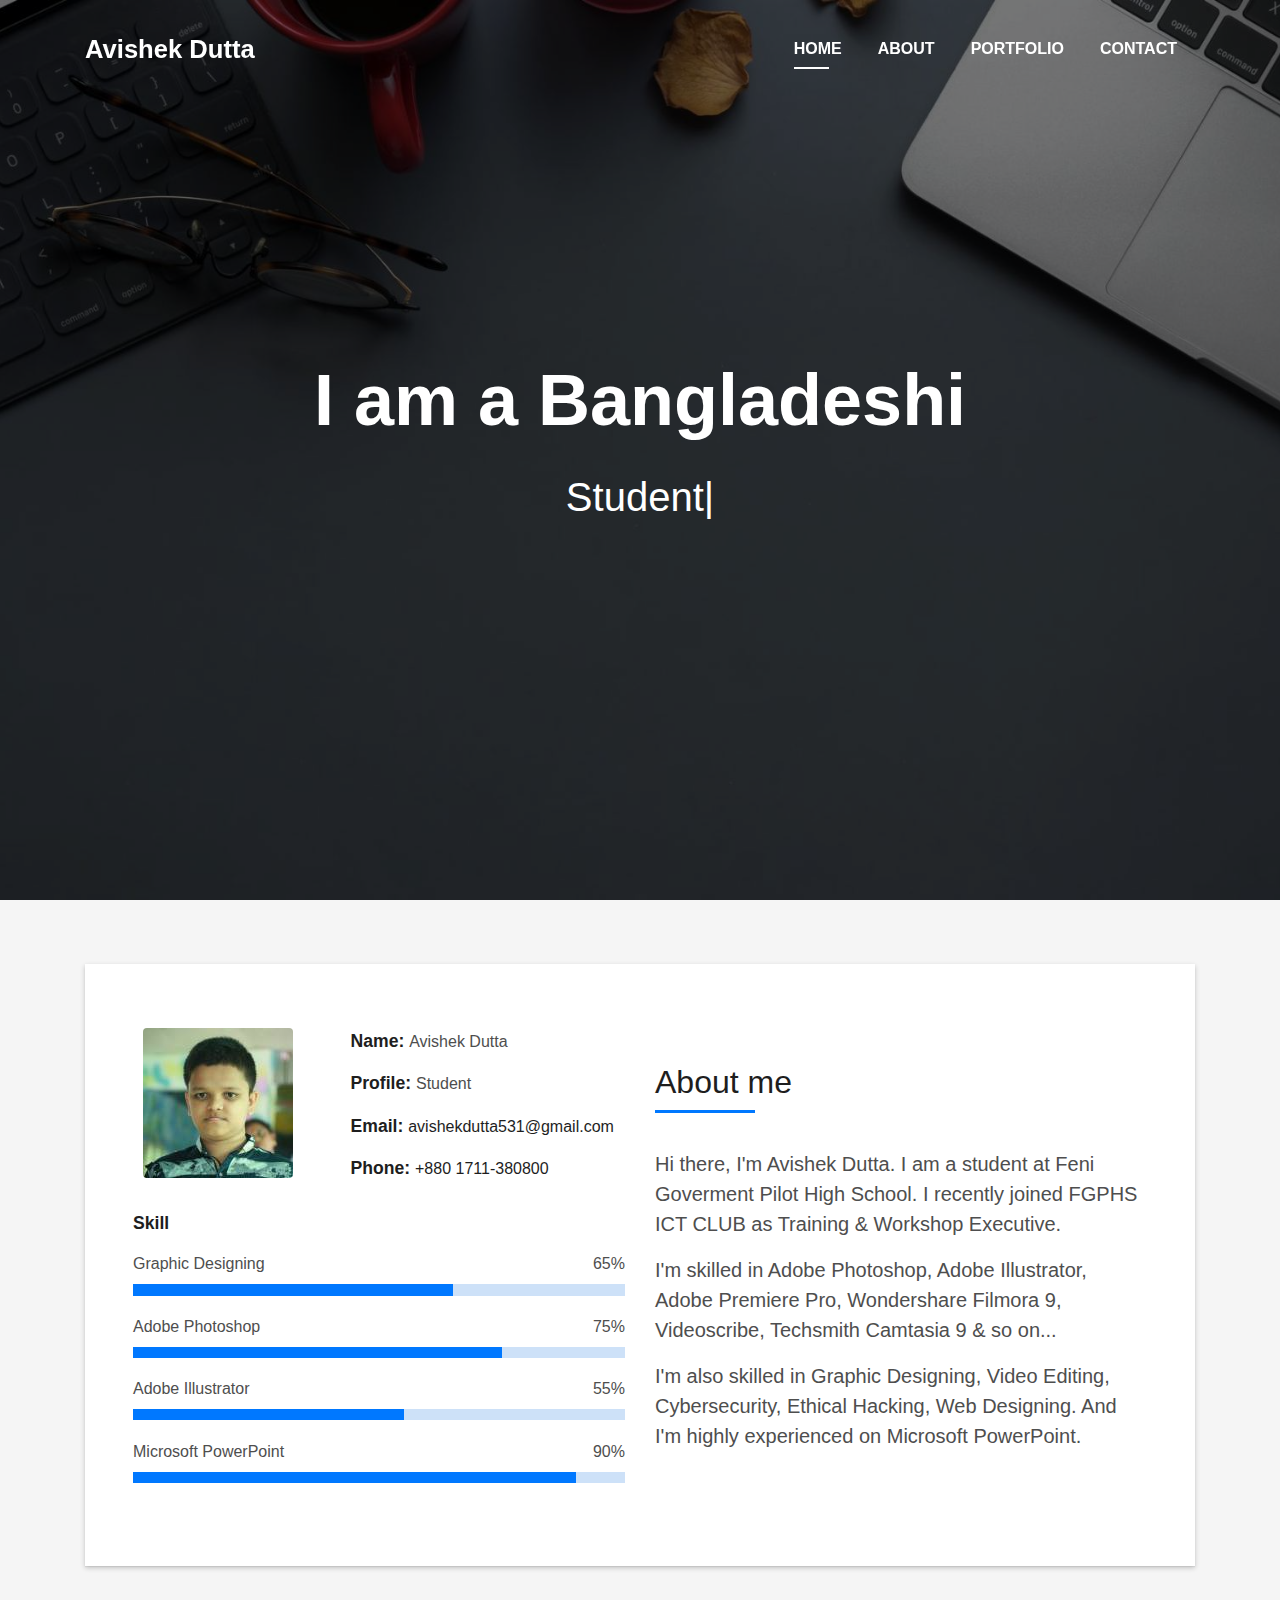
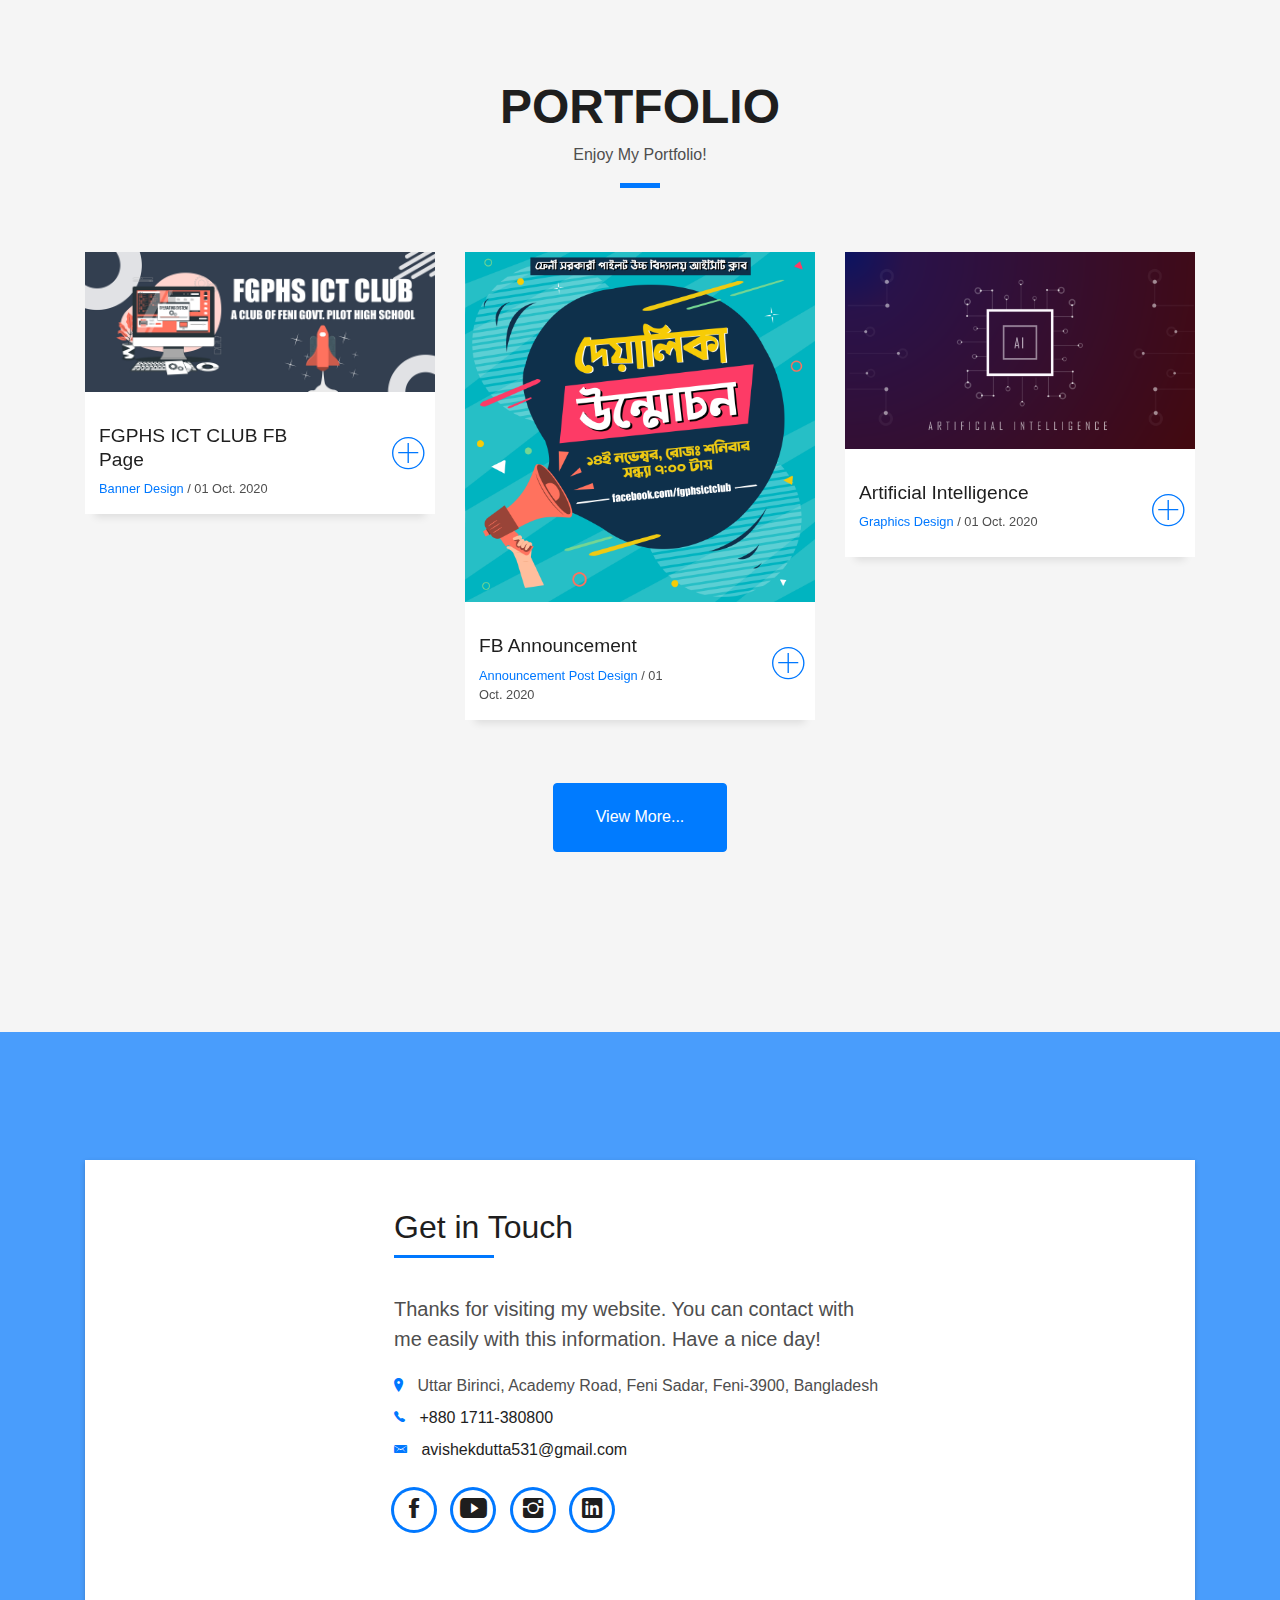
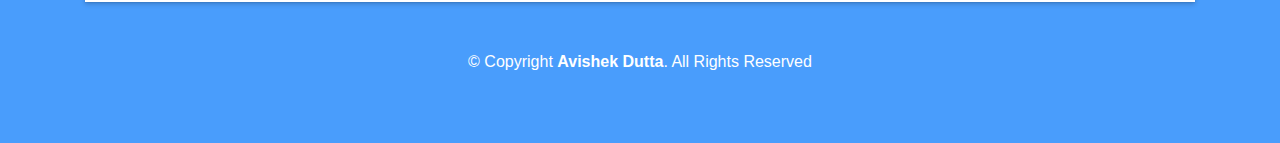
==== index.html @ 7cbbee2e "Update index.html" ====
<!DOCTYPE html>
<html lang="en">
<head>
  <meta charset="utf-8">
  <title>Welcome To My Web</title>
  <meta content="width=device-width, initial-scale=1.0" name="viewport">
  <meta content="" name="keywords">
  <meta content="" name="description">

  <!-- Favicons -->
  <link href="img/favicon.png" rel="icon">
  <link href="img/apple-touch-icon.png" rel="apple-touch-icon">

  <!-- Bootstrap CSS File -->
  <link href="lib/bootstrap/css/bootstrap.min.css" rel="stylesheet">

  <!-- Libraries CSS Files -->
  <link href="lib/font-awesome/css/font-awesome.min.css" rel="stylesheet">
  <link href="lib/animate/animate.min.css" rel="stylesheet">
  <link href="lib/ionicons/css/ionicons.min.css" rel="stylesheet">
  <link href="lib/owlcarousel/assets/owl.carousel.min.css" rel="stylesheet">
  <link href="lib/lightbox/css/lightbox.min.css" rel="stylesheet">

  <!-- Main Stylesheet File -->
  <link href="css/style.css" rel="stylesheet">


</head>

<body id="page-top">

  <!--/ Nav Start /-->
  <nav class="navbar navbar-b navbar-trans navbar-expand-md fixed-top" id="mainNav">
    <div class="container">
      <a class="navbar-brand js-scroll" href="#page-top">Avishek Dutta</a>
      <button class="navbar-toggler collapsed" type="button" data-toggle="collapse" data-target="#navbarDefault"
        aria-controls="navbarDefault" aria-expanded="false" aria-label="Toggle navigation">
        <span></span>
        <span></span>
        <span></span>
      </button>
      <div class="navbar-collapse collapse justify-content-end" id="navbarDefault">
        <ul class="navbar-nav">
          <li class="nav-item">
            <a class="nav-link js-scroll active" href="#home">Home</a>
          </li>
          <li class="nav-item">
            <a class="nav-link js-scroll" href="#about">About</a>
          </li>
          <li class="nav-item">
            <a class="nav-link js-scroll" href="#work">Portfolio</a>
          </li>
          <li class="nav-item">
            <a class="nav-link js-scroll" href="#contact">Contact</a>
          </li>
        </ul>
      </div>
    </div>
  </nav>
  <!--/ Nav End /-->

  <!--/ Intro Skew Star /-->
  <div id="home" class="intro route bg-image" style="background-image: url(img/intro-bg.jpg)">
    <div class="overlay-itro"></div>
    <div class="intro-content display-table">
      <div class="table-cell">
        <div class="container">
          <!--<p class="display-6 color-d">Hello, world!</p>-->
          <h1 class="intro-title mb-4">I am a Bangladeshi</h1>
          <p class="intro-subtitle"><span class="text-slider-items">Student,Graphic Designer,Web Designer,Programmer,Web Developer,Video Editor,Banner Designer</span><strong class="text-slider"></strong></p>
          <!-- <p class="pt-3"><a class="btn btn-primary btn js-scroll px-4" href="#about" role="button">Learn More</a></p> -->
        </div>
      </div>
    </div>
  </div>
  <!--/ Intro Skew End /-->

  <section id="about" class="about-mf sect-pt4 route">
    <div class="container">
      <div class="row">
        <div class="col-sm-12">
          <div class="box-shadow-full">
            <div class="row">
              <div class="col-md-6">
                <div class="row">
                  <div class="col-sm-6 col-md-5">
                    <div class="about-img">
                      <img src="img/about.jpg" class="img-fluid rounded b-shadow-a" alt="">
                    </div>
                  </div>
                  <div class="col-sm-6 col-md-7">
                    <div class="about-info">
                      <p><span class="title-s">Name: </span> <span>Avishek Dutta</span></p>
                      <p><span class="title-s">Profile: </span> <span>Student</span></p>
                      <p><span class="title-s">Email: </span> <span><a href="mailto:avishekdutta531@gmail.com" target="_blank">avishekdutta531@gmail.com</a></span></p>
                      <p><span class="title-s">Phone: </span> <span><a href="tel:+8801711380800">+880 1711-380800</a></span></p>
                    </div>
                  </div>
                </div>
                <div class="skill-mf">
                  <p class="title-s">Skill</p>
                  <span>Graphic Designing</span> <span class="pull-right">65%</span>
                  <div class="progress">
                    <div class="progress-bar" role="progressbar" style="width: 65%;" aria-valuenow="65" aria-valuemin="0"
                      aria-valuemax="100"></div>
                  </div>
                  <span>Adobe Photoshop</span> <span class="pull-right">75%</span>
                  <div class="progress">
                    <div class="progress-bar" role="progressbar" style="width: 75%" aria-valuenow="75" aria-valuemin="0"
                      aria-valuemax="100"></div>
                  </div>
                  <span>Adobe Illustrator</span> <span class="pull-right">55%</span>
                  <div class="progress">
                    <div class="progress-bar" role="progressbar" style="width: 55%" aria-valuenow="55" aria-valuemin="0"
                      aria-valuemax="100"></div>
                  </div>
                  <span>Microsoft PowerPoint</span> <span class="pull-right">90%</span>
                  <div class="progress">
                    <div class="progress-bar" role="progressbar" style="width: 90%" aria-valuenow="90" aria-valuemin="0"
                      aria-valuemax="100"></div>
                  </div>
                </div>
              </div>
              <div class="col-md-6">
                <div class="about-me pt-4 pt-md-0">
                  <div class="title-box-2">
                    <h5 class="title-left">
                      About me
                    </h5>
                  </div>
                  <p class="lead">
                    Hi there, I'm Avishek Dutta. I am a student at Feni Goverment Pilot High School. I recently joined FGPHS ICT CLUB as Training & Workshop Executive.
                  </p>
                  <p class="lead">
                    I'm skilled in Adobe Photoshop, Adobe Illustrator, Adobe Premiere Pro, Wondershare Filmora 9, Videoscribe, Techsmith Camtasia 9 & so on...
                  </p>
                  <p class="lead">
                    I'm also skilled in Graphic Designing, Video Editing, Cybersecurity, Ethical Hacking, Web Designing. And I'm highly experienced on Microsoft PowerPoint.
                  </p>
                </div>
              </div>
            </div>
          </div>
        </div>
      </div>
    </div>
  </section>

  <!--/ Section Portfolio Start /-->
  <section id="work" class="portfolio-mf sect-pt4 route">
    <div class="container">
      <div class="row">
        <div class="col-sm-12">
          <div class="title-box text-center">
            <h3 class="title-a">
              Portfolio
            </h3>
            <p class="subtitle-a">
              Enjoy My Portfolio!
            </p>
            <div class="line-mf"></div>
          </div>
        </div>
      </div>
      <div class="row">
        <div class="col-md-4">
          <div class="work-box">
            <a href="img/work-1.png" data-lightbox="gallery-mf">
              <div class="work-img">
                <img src="img/work-1.png" alt="" class="img-fluid">
              </div>
              <div class="work-content">
                <div class="row">
                  <div class="col-sm-8">
                    <h2 class="w-title">FGPHS ICT CLUB FB Page</h2>
                    <div class="w-more">
                      <span class="w-ctegory">Banner Design</span> / <span class="w-date">01 Oct. 2020</span>
                    </div>
                  </div>
                  <div class="col-sm-4">
                    <div class="w-like">
                      <span class="ion-ios-plus-outline"></span>
                    </div>
                  </div>
                </div>
              </div>
            </a>
          </div>
        </div>
        <div class="col-md-4">
          <div class="work-box">
            <a href="img/post-01.png" data-lightbox="gallery-mf">
              <div class="work-img">
                <img src="img/post-01.png" alt="" class="img-fluid">
              </div>
              <div class="work-content">
                <div class="row">
                  <div class="col-sm-8">
                    <h2 class="w-title">FB Announcement</h2>
                    <div class="w-more">
                      <span class="w-ctegory">Announcement Post Design</span> / <span class="w-date">01 Oct. 2020</span>
                    </div>
                  </div>
                  <div class="col-sm-4">
                    <div class="w-like">
                      <span class="ion-ios-plus-outline"></span>
                    </div>
                  </div>
                </div>
              </div>
            </a>
          </div>
        </div>
        <div class="col-md-4">
          <div class="work-box">
            <a href="img/work-6.png" data-lightbox="gallery-mf">
              <div class="work-img">
                <img src="img/work-6.png" alt="" class="img-fluid">
              </div>
              <div class="work-content">
                <div class="row">
                  <div class="col-sm-8">
                    <h2 class="w-title">Artificial Intelligence</h2>
                    <div class="w-more">
                      <span class="w-ctegory">Graphics Design</span> / <span class="w-date">01 Oct. 2020</span>
                    </div>
                  </div>
                  <div class="col-sm-4">
                    <div class="w-like">
                      <span class="ion-ios-plus-outline"></span>
                    </div>
                  </div>
                </div>
              </div>
            </a>
          </div>
        </div>

      </div>
      <div class="button-cont">
          <div class="vertical-center">
           <div class="button"><a href="portfolio.html" target="_blank"><button type="button" class="btn btn-primary"><p>View More...</p></button></a></div>
          </div>
      </div>
    </div>
  </section>
  <!--/ Section Portfolio End /-->

  <!--/ Section Contact-Footer Start /-->
  <section class="paralax-mf footer-paralax bg-image sect-mt4 route" style="background-image: url(img/overlay-bg.jpg)">
    <div class="overlay-mf"></div>
    <div class="container">
      <div class="row">
        <div class="col-sm-12">
          <div class="contact-mf">
            <div id="contact" class="box-shadow-full">
              <div class="row">
                <div class="col-md-6">
                  <div class="title-box-2 pt-4 pt-md-0">
                    <h5 class="title-left">
                      Get in Touch
                    </h5>
                  </div>
                  <div class="more-info">
                    <p class="lead">
                      Thanks for visiting my website. You can contact with me easily with this information. Have a nice day!
                    </p>
                    <ul class="list-ico">
                      <li><span class="ion-ios-location"></span> Uttar Birinci, Academy Road, Feni Sadar, Feni-3900, Bangladesh</li>
                      <li><span class="ion-ios-telephone"></span> <a href="tel:+8801711380800">+880 1711-380800</a></li>
                      <li><span class="ion-email"></span> <a href="mailto:avishekdutta531@gmail.com" target="_blank">avishekdutta531@gmail.com</a></li>
                    </ul>
                  </div>
                  <div class="socials">
                    <ul>
                      <li><a href="https://www.facebook.com/mytech270" target="_blank"><span class="ico-circle"><i class="ion-social-facebook"></i></span></a></li>
                      <li><a href="https://www.youtube.com/channel/UC3kFWLwrNOJv6ttuU95oG6g?view_as=subscriber" target="_blank"><span class="ico-circle"><i class="ion-social-youtube"></i></span></a></li>
                      <li><a href="https://www.instagram.com/avishek_37/" target="_blank"><span class="ico-circle"><i class="ion-social-instagram"></i></span></a></li>
                      <li><a href="https://www.linkedin.com/in/avishekdutta531/" target="_blank"><span class="ico-circle"><i class="ion-social-linkedin"></i></span></a></li>
                    </ul>
                  </div>
                </div>
              </div>
            </div>
          </div>
        </div>
      </div>
    </div>
    <footer>
      <div class="container">
        <div class="row">
          <div class="col-sm-12">
            <div class="copyright-box">
              <p class="copyright">&copy; Copyright <strong>Avishek Dutta</strong>. All Rights Reserved</p>
            </div>
          </div>
        </div>
      </div>
    </footer>
  </section>
  <!--/ Section Contact-footer End /-->

  <a href="#" class="back-to-top"><i class="fa fa-chevron-up"></i></a>
  <div id="preloader"></div>

  <!-- JavaScript Libraries -->
  <script src="lib/jquery/jquery.min.js"></script>
  <script src="lib/jquery/jquery-migrate.min.js"></script>
  <script src="lib/popper/popper.min.js"></script>
  <script src="lib/bootstrap/js/bootstrap.min.js"></script>
  <script src="lib/easing/easing.min.js"></script>
  <script src="lib/counterup/jquery.waypoints.min.js"></script>
  <script src="lib/counterup/jquery.counterup.js"></script>
  <script src="lib/owlcarousel/owl.carousel.min.js"></script>
  <script src="lib/lightbox/js/lightbox.min.js"></script>
  <script src="lib/typed/typed.min.js"></script>

  <!-- Template Main Javascript File -->
  <script src="js/main.js"></script>

</body>
</html>
---- css/style.css ----
body {
  background-color: #f5f5f5;
  color: #4e4e4e;
}

h1,
h2,
h3,
h4,
h5,
h6 {
  color: #1e1e1e;
}

a {
  color: #1e1e1e;
  transition: all 0.5s ease-in-out;
}

a:hover {
  color: #0078ff;
  text-decoration: none;
  transition: all 0.5s ease-in-out;
}

.p-r {
  position: relative;
}

.color-a {
  color: #0078ff;
}

.color-d {
  color: #f5f5f5;
}

.color-text-a {
  color: #4e4e4e;
}

.box-shadow,
.paralax-mf,
.service-box,
.work-box,
.card-blog {
  box-shadow: 0 13px 8px -10px rgba(0, 0, 0, 0.1);
}

.box-shadow-a,
.button:hover {
  box-shadow: 0 0 0 4px #cde1f8;
}

.display-5 {
  font-size: 2.5rem;
  font-weight: 300;
  line-height: 1.1;
}

.display-6 {
  font-size: 2rem;
  font-weight: 300;
  line-height: 1.1;
}

.avatar {
  width: 32px;
  height: 32px;
  margin-right: 4px;
  overflow: hidden;
}

.bg-image {
  background-repeat: no-repeat;
  background-attachment: fixed;
  background-size: cover;
  background-position: center center;
}

.overlay-mf {
  background-color: #0078ff;
}

.overlay-mf {
  position: absolute;
  top: 0;
  left: 0px;
  padding: 0;
  height: 100%;
  width: 100%;
  opacity: .7;
}

.paralax-mf {
  position: relative;
  padding: 8rem 0;
}

.display-table {
  width: 100%;
  height: 100%;
  display: table;
}

.table-cell {
  display: table-cell;
  vertical-align: middle;
}

/*--/ Sections /--*/

.sect-4 {
  padding: 4rem 0;
}

.sect-pt4 {
  padding-top: 4rem;
}

.sect-mt4 {
  margin-top: 4rem;
}

/*--/ Title s /--*/

.title-s {
  font-weight: 600;
  color: #1e1e1e;
  font-size: 1.1rem;
}

/*--/ Title A /--*/

.title-box {
  margin-bottom: 4rem;
}

.title-a {
  font-size: 3rem;
  font-weight: bold;
  text-transform: uppercase;
}

.subtitle-a {
  color: #4e4e4e;
}

.line-mf {
  width: 40px;
  height: 5px;
  background-color: #0078ff;
  margin: 0 auto;
}

/*--/ Title Left /--*/

.title-box-2 {
  margin-bottom: 3rem;
}

.title-left {
  font-size: 2rem;
  position: relative;
}

.title-left:before {
  content: '';
  position: absolute;
  height: 3px;
  background-color: #0078ff;
  width: 100px;
  bottom: -12px;
}

/*------/ Box /------*/

.box-pl2 {
  padding-left: 2rem;
}

.box-shadow-full {
  padding: 3rem 1.25rem;
  position: relative;
  background-color: #fff;
  margin-bottom: 3rem;
  z-index: 2;
  box-shadow: 0 1px 1px 0 rgba(0, 0, 0, 0.06), 0 2px 5px 0 rgba(0, 0, 0, 0.2);
}

/*------/ Socials /------*/

.socials {
  padding: 1.5rem 0;
}

.socials ul li {
  display: inline-block;
}

.socials .ico-circle {
  height: 40px;
  width: 40px;
  font-size: 1.7rem;
  border-radius: 50%;
  line-height: 1.4;
  margin: 0 15px 0 0;
  box-shadow: 0 0 0 3px #0078ff;
  transition: all 500ms ease;
}

.socials .ico-circle:hover {
  background-color: #0078ff;
  color: #fff;
  box-shadow: 0 0 0 3px #cde1f8;
  transition: all 500ms ease;
}

/*------/ Ul resect /------*/

.ul-resect,
.socials ul,
.list-ico,
.blog-wrapper .post-meta ul,
.box-comments .list-comments,
.widget-sidebar .list-sidebar,
.widget-tags ul {
  list-style: none;
  padding-left: 0;
  margin-bottom: 0;
}

.list-ico {
  line-height: 2;
}

.list-ico span {
  color: #0078ff;
  margin-right: 10px;
}

/*------/ Ico Circle /------*/

.ico-circle {
  height: 100px;
  width: 100px;
  font-size: 2rem;
  border-radius: 50%;
  line-height: 1.55;
  margin: 0 auto;
  text-align: center;
  box-shadow: 0 0 0 10px #0078ff;
  display: block;
}

/*------/ Owl Carousel /------*/

.owl-theme .owl-dots {
  text-align: center;
  margin-top: 18px;
}

.owl-theme .owl-dots .owl-dot {
  display: inline-block;
}

.owl-theme .owl-dots .owl-dot span {
  width: 18px;
  height: 7px;
  margin: 5px 5px;
  background: #cde1f8;
  border: 0px solid #cde1f8;
  display: block;
  transition: all 0.6s ease-in-out;
  cursor: pointer;
}

.owl-theme .owl-dots .owl-dot:hover span {
  background-color: #cde1f8;
}

.owl-theme .owl-dots .owl-dot.active span {
  background-color: #1B1B1B;
  width: 25px;
}

/*--/ Scrolltop s /--*/

.scrolltop-mf {
  position: relative;
  display: none;
}

.scrolltop-mf span {
  z-index: 999;
  position: fixed;
  width: 42px;
  height: 42px;
  background-color: #0078ff;
  opacity: .7;
  font-size: 1.6rem;
  line-height: 1.5;
  text-align: center;
  color: #fff;
  top: auto;
  left: auto;
  right: 30px;
  bottom: 50px;
  cursor: pointer;
  border-radius: 50%;
}

/* Back to top button */

.back-to-top {
  position: fixed;
  display: none;
  background: #0078ff;
  color: #fff;
  width: 44px;
  height: 44px;
  text-align: center;
  line-height: 1;
  font-size: 16px;
  border-radius: 50%;
  right: 15px;
  bottom: 15px;
  transition: background 0.5s;
  z-index: 11;
}

.back-to-top i {
  padding-top: 12px;
  color: #fff;
}

/* Prelaoder */

#preloader {
  position: fixed;
  top: 0;
  left: 0;
  right: 0;
  bottom: 0;
  z-index: 9999;
  overflow: hidden;
  background: #fff;
}

#preloader:before {
  content: "";
  position: fixed;
  top: calc(50% - 30px);
  left: calc(50% - 30px);
  border: 6px solid #f2f2f2;
  border-top: 6px solid #0078ff;
  border-radius: 50%;
  width: 60px;
  height: 60px;
  -webkit-animation: animate-preloader 1s linear infinite;
  animation: animate-preloader 1s linear infinite;
}

@-webkit-keyframes animate-preloader {
  0% {
    -webkit-transform: rotate(0deg);
    transform: rotate(0deg);
  }

  100% {
    -webkit-transform: rotate(360deg);
    transform: rotate(360deg);
  }
}

@keyframes animate-preloader {
  0% {
    -webkit-transform: rotate(0deg);
    transform: rotate(0deg);
  }

  100% {
    -webkit-transform: rotate(360deg);
    transform: rotate(360deg);
  }
}

/*======================================
//--//-->   NAVBAR
======================================*/

.navbar-b {
  transition: all .5s ease-in-out;
  background-color: transparent;
  padding-top: 1.563rem;
  padding-bottom: 1.563rem;
}

.navbar-b.navbar-reduce {
  box-shadow: 0px 6px 9px 0px rgba(0, 0, 0, 0.06);
}

.navbar-b.navbar-trans .nav-item,
.navbar-b.navbar-reduce .nav-item {
  position: relative;
  padding-right: 10px;
  padding-left: 0;
}

.navbar-b.navbar-trans .nav-link,
.navbar-b.navbar-reduce .nav-link {
  color: #fff;
  text-transform: uppercase;
  font-weight: 600;
}

.navbar-b.navbar-trans .nav-link:before,
.navbar-b.navbar-reduce .nav-link:before {
  content: '';
  position: absolute;
  margin-left: 0px;
  width: 0%;
  bottom: 0;
  left: 0;
  height: 2px;
  transition: all 500ms ease;
}

.navbar-b.navbar-trans .nav-link:hover,
.navbar-b.navbar-reduce .nav-link:hover {
  color: #1B1B1B;
}

.navbar-b.navbar-trans .nav-link:hover:before,
.navbar-b.navbar-reduce .nav-link:hover:before {
  width: 35px;
}

.navbar-b.navbar-trans .show > .nav-link:before,
.navbar-b.navbar-trans .active > .nav-link:before,
.navbar-b.navbar-trans .nav-link.show:before,
.navbar-b.navbar-trans .nav-link.active:before,
.navbar-b.navbar-reduce .show > .nav-link:before,
.navbar-b.navbar-reduce .active > .nav-link:before,
.navbar-b.navbar-reduce .nav-link.show:before,
.navbar-b.navbar-reduce .nav-link.active:before {
  width: 35px;
}

.navbar-b.navbar-trans .nav-link:before {
  background-color: #fff;
}

.navbar-b.navbar-trans .nav-link:hover {
  color: #fff;
}

.navbar-b.navbar-trans .show > .nav-link,
.navbar-b.navbar-trans .active > .nav-link,
.navbar-b.navbar-trans .nav-link.show,
.navbar-b.navbar-trans .nav-link.active {
  color: #fff;
}

.navbar-b.navbar-reduce {
  transition: all .5s ease-in-out;
  background-color: #fff;
  padding-top: 15px;
  padding-bottom: 15px;
}

.navbar-b.navbar-reduce .nav-link {
  color: #0078ff;
}

.navbar-b.navbar-reduce .nav-link:before {
  background-color: #0078ff;
}

.navbar-b.navbar-reduce .nav-link:hover {
  color: #0078ff;
}

.navbar-b.navbar-reduce .show > .nav-link,
.navbar-b.navbar-reduce .active > .nav-link,
.navbar-b.navbar-reduce .nav-link.show,
.navbar-b.navbar-reduce .nav-link.active {
  color: #0078ff;
}

.navbar-b.navbar-reduce .navbar-brand {
  color: #0078ff;
}

.navbar-b.navbar-reduce .navbar-toggler span {
  background-color: #1B1B1B;
}

.navbar-b .navbar-brand {
  color: #fff;
  font-size: 1.6rem;
  font-weight: 600;
}

.navbar-b .navbar-nav .dropdown-item.show .dropdown-menu,
.navbar-b .dropdown.show .dropdown-menu,
.navbar-b .dropdown-btn.show .dropdown-menu {
  -webkit-transform: translate3d(0px, 0px, 0px);
  transform: translate3d(0px, 0px, 0px);
  visibility: visible !important;
}

.navbar-b .dropdown-menu {
  margin: 1.12rem 0 0;
  border-radius: 0;
}

.navbar-b .dropdown-menu .dropdown-item {
  padding: .7rem 1.7rem;
  transition: all 500ms ease;
}

.navbar-b .dropdown-menu .dropdown-item:hover {
  background-color: #0078ff;
  color: #fff;
  transition: all 500ms ease;
}

.navbar-b .dropdown-menu .dropdown-item.active {
  background-color: #0078ff;
}

/*--/ Hamburger Navbar /--*/

.navbar-toggler {
  position: relative;
}

.navbar-toggler:focus,
.navbar-toggler:active {
  outline: 0;
}

.navbar-toggler span {
  display: block;
  background-color: #fff;
  height: 3px;
  width: 25px;
  margin-top: 4px;
  margin-bottom: 4px;
  -webkit-transform: rotate(0deg);
  transform: rotate(0deg);
  left: 0;
  opacity: 1;
}

.navbar-toggler span:nth-child(1),
.navbar-toggler span:nth-child(3) {
  transition: -webkit-transform .35s ease-in-out;
  transition: transform .35s ease-in-out;
  transition: transform .35s ease-in-out, -webkit-transform .35s ease-in-out;
}

.navbar-toggler:not(.collapsed) span:nth-child(1) {
  position: absolute;
  left: 12px;
  top: 10px;
  -webkit-transform: rotate(135deg);
  transform: rotate(135deg);
  opacity: 0.9;
}

.navbar-toggler:not(.collapsed) span:nth-child(2) {
  height: 12px;
  visibility: hidden;
  background-color: transparent;
}

.navbar-toggler:not(.collapsed) span:nth-child(3) {
  position: absolute;
  left: 12px;
  top: 10px;
  -webkit-transform: rotate(-135deg);
  transform: rotate(-135deg);
  opacity: 0.9;
}

/*======================================
//--//-->   INTRO
======================================*/

.intro {
  height: 100vh;
  position: relative;
  color: #fff;
}

.intro .intro-content {
  text-align: center;
  position: absolute;
}

.intro .overlay-itro {
  background-color: rgba(0, 0, 0, 0.6);
  position: absolute;
  top: 0;
  left: 0px;
  padding: 0;
  height: 100%;
  width: 100%;
  opacity: .9;
}

.intro .intro-title {
  color: #fff;
  font-weight: 600;
  font-size: 3rem;
}

.intro .intro-subtitle {
  font-size: 1.5rem;
  font-weight: 300;
}

.intro .text-slider-items {
  display: none;
}

.intro-single {
  height: 350px;
}

.intro-single .intro-content {
  margin-top: 30px;
}

.intro-single .intro-title {
  text-transform: uppercase;
  font-size: 3rem;
}

.intro-single .breadcrumb {
  background-color: transparent;
  color: #0078ff;
}

.intro-single .breadcrumb .breadcrumb-item:before {
  color: #cde1f8;
}

.intro-single .breadcrumb .breadcrumb-item.active {
  color: #cde1f8;
}

.intro-single .breadcrumb a {
  color: #fff;
}

/*======================================
//--//-->   ABOUT
======================================*/

.about-mf .box-shadow-full {
  padding-top: 4rem;
  padding-bottom: 4rem;
}

.about-mf .about-img {
  margin-bottom: 2rem;
}

.about-mf .about-img img {
  margin-left: 10px;
}

.skill-mf span {
  color: #4e4e4e;
}

.skill-mf .progress {
  background-color: #cde1f8;
  margin: .5rem 0 1.2rem 0;
  border-radius: 0;
  height: .7rem;
}

.skill-mf .progress .progress-bar {
  height: .7rem;
  background-color: #0078ff;
}

/*======================================
//--//-->   SERVICES
======================================*/

.service-box {
  background-color: #fff;
  padding: 2.5rem 1.3rem;
  border-radius: 1rem;
  margin-bottom: 3rem;
}

.service-box:hover .ico-circle {
  transition: all 500ms ease;
  color: #fff;
  background-color: #0078ff;
  box-shadow: 0 0 0 10px #cde1f8;
}

.service-box .service-ico {
  margin-bottom: 1rem;
  color: #1e1e1e;
}

.service-box .ico-circle {
  transition: all 500ms ease;
  font-size: 4rem;
}

.service-box .s-title {
  font-size: 1.4rem;
  text-transform: uppercase;
  text-align: center;
  padding: .4rem 0;
}

.service-box .s-description {
  color: #4e4e4e;
}

/*======================================
//--//-->   COUNTER
======================================*/

.counter-box {
  color: #fff;
  text-align: center;
}

.counter-ico {
  margin-bottom: 1rem;
}

.counter-ico .ico-circle {
  height: 60px;
  width: 60px;
  line-height: 1.8;
  box-shadow: 0 0 0 10px #cde1f8;
}

.counter-num .counter {
  font-size: 2rem;
  margin-bottom: 0;
}

/*======================================
//--//-->   PORTFOLIO
======================================*/

.work-box {
  margin-bottom: 3rem;
  -webkit-backface-visibility: hidden;
  backface-visibility: hidden;
  background-color: #fff;
}

.work-box:hover img {
  -webkit-transform: scale(1.3);
  transform: scale(1.3);
}

.work-img {
  display: block;
  overflow: hidden;
}

.work-img img {
  transition: all 1s;
}

.work-content {
  padding: 2rem 3% 1rem 4%;
}

.work-content .w-more {
  color: #4e4e4e;
  font-size: .8rem;
}

.work-content .w-more .w-ctegory {
  color: #0078ff;
}

.work-content .w-like {
  font-size: 2.5rem;
  color: #0078ff;
  float: right;
}

.work-content .w-like a {
  color: #0078ff;
}

.work-content .w-like .num-like {
  font-size: .7rem;
}

.w-title {
  font-size: 1.2rem;
}

/*======================================
//--//-->   TESTIMONIALS
======================================*/

.testimonials .owl-carousel .owl-item img {
  width: auto;
}

.testimonial-box {
  color: #fff;
  text-align: center;
}

.testimonial-box .author-test {
  margin-top: 1rem;
}

.testimonial-box .author-test img {
  margin: 0 auto;
}

.testimonial-box .author {
  color: #fff;
  text-transform: uppercase;
  font-weight: 600;
  margin: 1rem 0;
  display: block;
  font-size: 1.4rem;
}

.testimonial-box .comit {
  font-size: 2rem;
  color: #0078ff;
  background-color: #fff;
  width: 52px;
  height: 52px;
  display: block;
  margin: 0 auto;
  border-radius: 50%;
  line-height: 1.6;
}

/*======================================
//--//-->   BLOG
======================================*/

.card-blog .card-body {
  position: relative;
}

.card-blog .card-category-box {
  position: absolute;
  text-align: center;
  top: -16px;
  left: 15px;
  right: 15px;
  line-height: 25px;
  overflow: hidden;
}

.card-blog .card-category {
  display: inline-block;
  color: #fff;
  padding: 0 15px 5px;
  overflow: hidden;
  background-color: #0078ff;
  border-radius: 4px;
}

.card-blog .card-category .category {
  color: #fff;
  display: inline-block;
  text-transform: uppercase;
  font-size: .7rem;
  letter-spacing: .1px;
  margin-bottom: 0;
}

.card-blog .card-title {
  font-size: 1.3rem;
  margin-top: .6rem;
}

.card-blog .card-description {
  color: #4e4e4e;
}

.card-blog .post-author {
  display: inline-block;
}

.card-blog .post-date {
  color: #4e4e4e;
  display: inline-block;
  float: right;
}

/*======================================
//--//-->   BLOG-SINGLE
======================================*/

.post-box,
.form-comments,
.box-comments,
.widget-sidebar {
  padding: 2rem;
  background-color: #fff;
  margin-bottom: 3rem;
}

.blog-wrapper .article-title {
  font-size: 1.5rem;
}

.blog-wrapper .post-meta {
  margin: 1rem 0;
}

.blog-wrapper .post-meta ul {
  border-left: 4px solid #0078ff;
  margin-top: 1rem;
}

.blog-wrapper .post-meta ul li {
  display: inline-block;
  margin-left: 15px;
}

.blog-wrapper .post-meta ul a {
  color: #0078ff;
}

.blog-wrapper .post-meta ul span {
  color: #1e1e1e;
}

.blog-wrapper .blockquote {
  border-left: 4px solid #0078ff;
  padding: 18px;
  font-style: italic;
}

/*------/ Comments /------*/

.box-comments .list-comments li {
  padding-bottom: 40px;
}

.box-comments .list-comments .comment-avatar {
  display: table-cell;
  vertical-align: top;
}

.box-comments .list-comments .comment-avatar img {
  width: 80px;
  height: 80px;
}

.box-comments .list-comments .comment-author {
  font-size: 1.3rem;
}

.box-comments .list-comments .comment-details {
  display: table-cell;
  vertical-align: top;
  padding-left: 25px;
}

.box-comments .list-comments a {
  color: #0078ff;
}

.box-comments .list-comments span {
  color: #1e1e1e;
  font-style: italic;
}

.box-comments .comment-children {
  margin-left: 40px;
}

/*------/ Sidebar /------*/

.widget-sidebar .sidebar-title {
  font-size: 1.6rem;
  font-weight: 600;
  border-left: 5px solid #0078ff;
  padding-left: 15px;
  text-transform: uppercase;
  margin-bottom: 1.5rem;
}

.widget-sidebar .list-sidebar li {
  position: relative;
  padding: 6px 0 6px 24px;
}

.widget-sidebar .list-sidebar li:before {
  position: absolute;
  content: "";
  width: 10px;
  height: 1px;
  left: 0;
  background-color: #0078ff;
  top: 20px;
}

.sidebar-search input {
  background-color: #fff;
  border-radius: 0;
  transition: all 0.5s ease-in-out;
}

.sidebar-search .btn-search {
  background-color: #0078ff;
  border-color: #0078ff;
  border-radius: 0;
  padding-left: 20px;
  padding-right: 20px;
}

.widget-tags ul li {
  display: inline-block;
  background-color: #0078ff;
  padding: .2rem .6rem;
  margin-bottom: .5rem;
  border-radius: 15px;
}

.widget-tags ul li a {
  color: #fff;
}

/*======================================
//--//-->   CONTACT
======================================*/

.footer-paralax {
  padding: 4rem 0 0 0;
}

.contact-mf {
  margin-top: 4rem;
}

/*======================================
//--//-->   FOOTER
======================================*/

footer {
  text-align: center;
  color: #fff;
  padding-bottom: 4rem;
}

footer .copyright {
  margin-bottom: .3rem;
}

footer .credits {
  margin-bottom: 0;
}

footer .credits a {
  color: #fff;
}

/*======================================
//--//-->   CONtaCT FORM
======================================*/

#sendmessage {
  color: #0078ff;
  border: 1px solid #0078ff;
  display: none;
  text-align: center;
  padding: 15px;
  font-weight: 600;
  margin-bottom: 15px;
}

#errormessage {
  color: red;
  display: none;
  border: 1px solid red;
  text-align: center;
  padding: 15px;
  font-weight: 600;
  margin-bottom: 15px;
}

#sendmessage.show,
#errormessage.show,
.show {
  display: block;
}

.validation {
  color: red;
  display: none;
  margin: 0 0 20px;
  font-weight: 400;
  font-size: 13px;
}

/*======================================
//--//-->   BUTTON
======================================*/

.button {
  display: inline-block;
  padding: .3rem .6rem;
  text-align: center;
  vertical-align: middle;
  -webkit-user-select: none;
  -moz-user-select: none;
  -ms-user-select: none;
  user-select: none;
  font-size: 1rem;
  border-radius: .3rem;
  border: 1px solid transparent;
  transition: all 500ms ease;
  cursor: pointer;
  margin: auto;
}

.button:focus {
  outline: 0;
}

.button:hover {
  background-color: #0062d3;
  color: #fff;
  transition: all 500ms ease;
}

.button-a {
  background-color: #0078ff;
  color: #fff;
  border-color: #cde1f8;
}

.button-big {
  padding: .9rem 2.3rem;
  font-size: 1.2rem;
}

.button-rouded {
  border-radius: 5rem;
}

.button-cont{
  height: 200px;
  position: relative;
}

.button p{
  padding-left: 30px;
  padding-right: 30px;
  padding-top: 15px;
}


.vertical-center{
  display: flex;
  justify-content: center;
  align-items: center;
  height: 100px;
}

.btn-lg {
  padding: .5rem 1rem;
  font-size: 1.25rem;
  line-height: 1.5;
  border-radius: .3rem;
}

@media (min-width: 577px) {
  .counter-box {
    margin-bottom: 1.8rem;
  }
}

@media (min-width: 767px) {
  .about-mf .box-pl2 {
    margin-top: 3rem;
    padding-left: 0rem;
  }

  .card-blog {
    margin-bottom: 3rem;
  }

  .contact-mf .box-pl2 {
    margin-top: 3rem;
    padding-left: 0rem;
  }
}

@media (min-width: 768px) {
  .box-shadow-full {
    padding: 3rem;
  }

  .navbar-b.navbar-trans .nav-item,
  .navbar-b.navbar-reduce .nav-item {
    padding-left: 10px;
  }

  .navbar-b.navbar-trans .nav-link:before,
  .navbar-b.navbar-reduce .nav-link:before {
    margin-left: 18px;
  }

  .intro .intro-title {
    font-size: 4.5rem;
  }

  .intro .intro-subtitle {
    font-size: 2.5rem;
  }

  .intro-single .intro-title {
    font-size: 3.5rem;
  }

  .testimonial-box .description {
    padding: 0 5rem;
  }

  .post-box,
  .form-comments,
  .box-comments,
  .widget-sidebar {
    padding: 3rem;
  }

  .blog-wrapper .article-title {
    font-size: 1.9rem;
  }

  .box-comments .list-comments .comment-author {
    font-size: 1.5rem;
  }
}

@media (min-width: 992px) {
  .testimonial-box .description {
    padding: 0 8rem;
  }
}

@media (min-width: 1200px) {
  .testimonial-box .description {
    padding: 0 13rem;
  }
}

@media (max-width: 1024px) {
  .bg-image {
    background-attachment: scroll;
  }
}

@media (max-width: 768px) {
  .back-to-top {
    bottom: 15px;
  }
}
.col-md-6 {
    margin: auto;
}
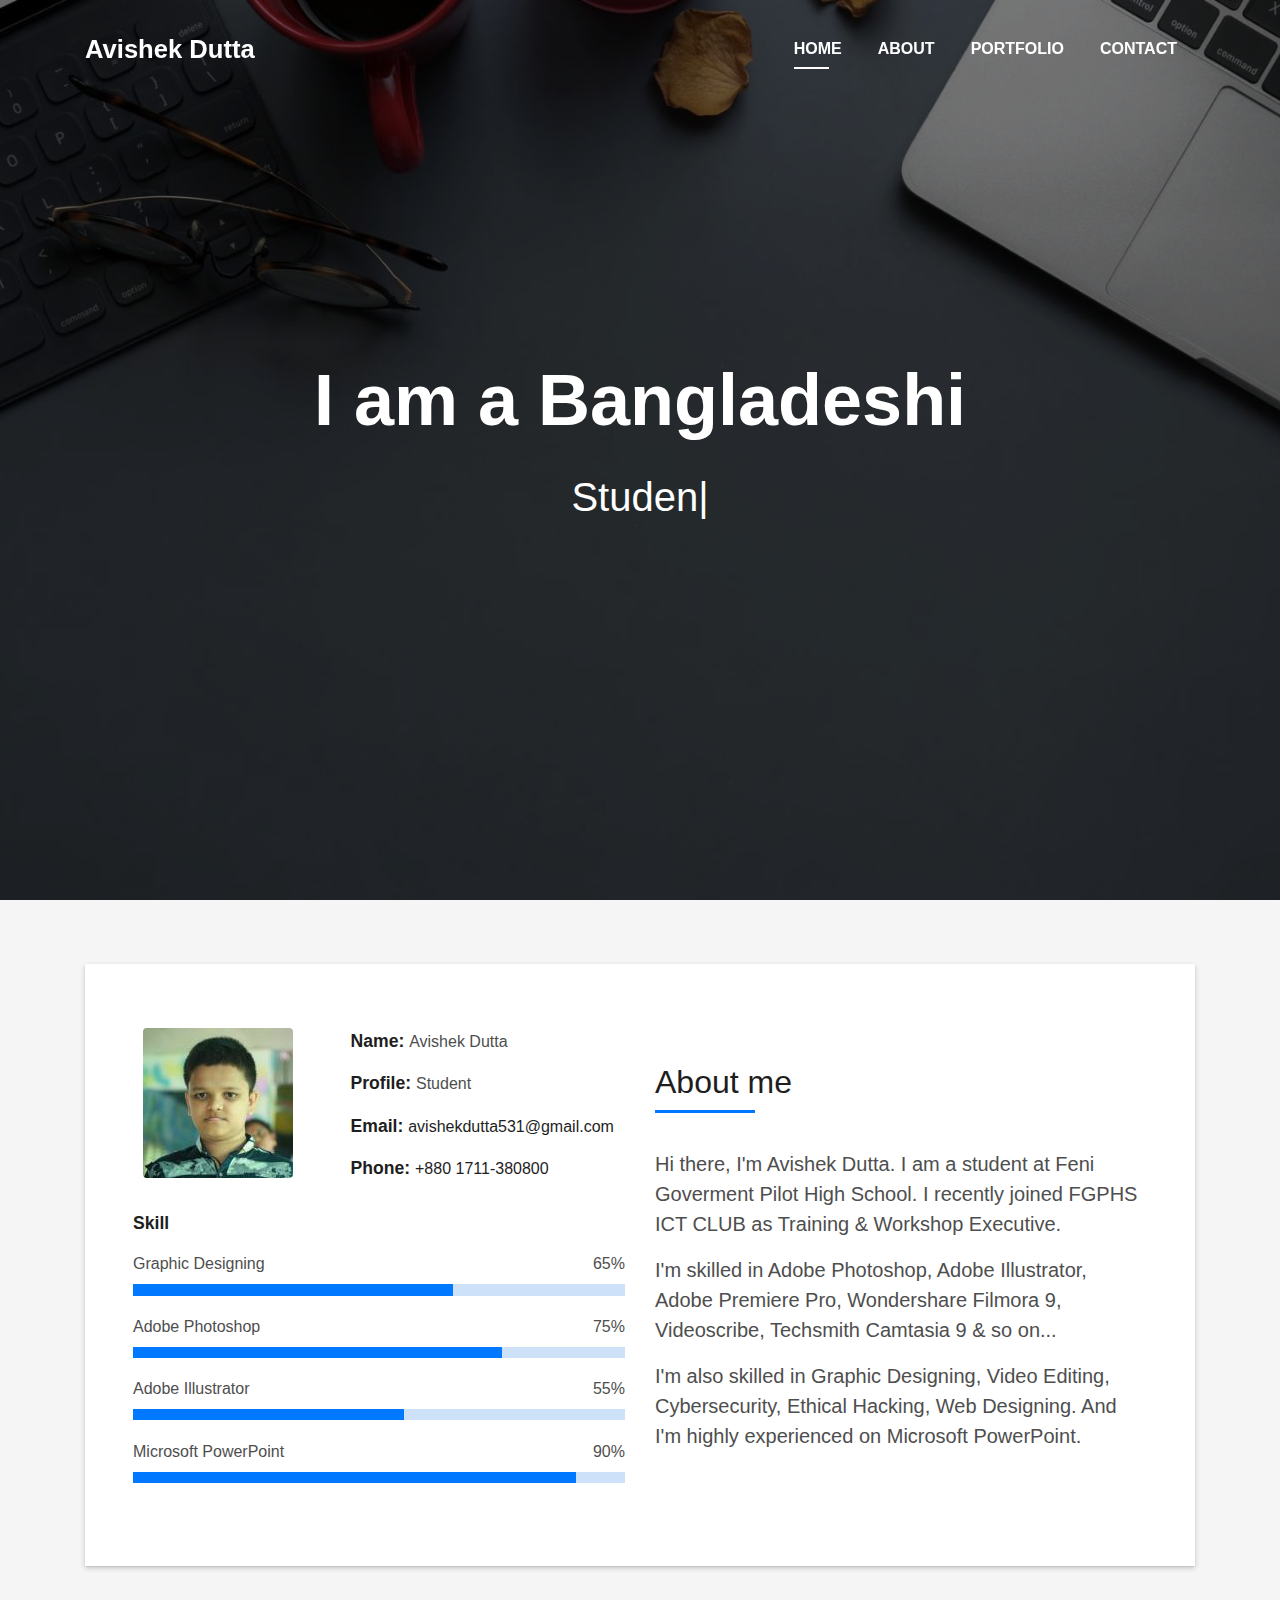
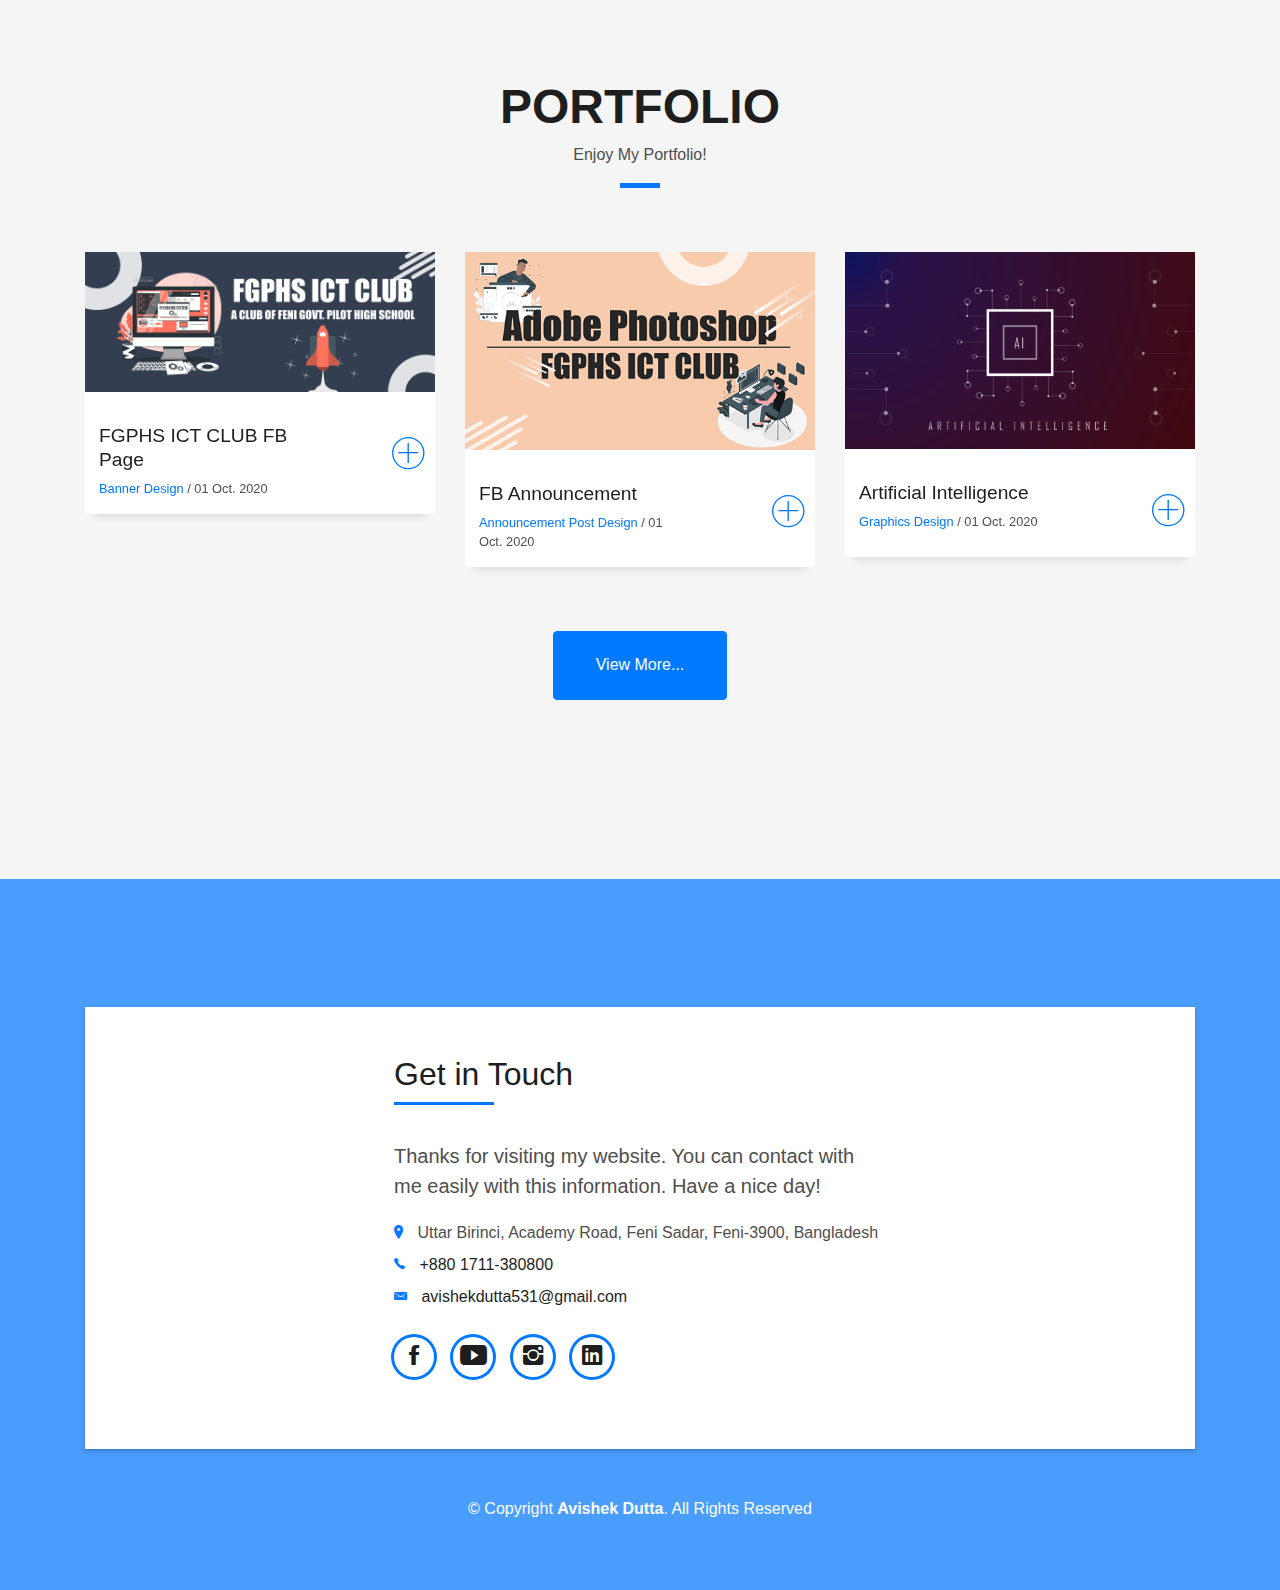
==== commit 38a1b351: "Update index.html" ====
--- a/index.html
+++ b/index.html
@@ -189,9 +189,9 @@
         </div>
         <div class="col-md-4">
           <div class="work-box">
-            <a href="img/post-01.png" data-lightbox="gallery-mf">
+            <a href="img/work-5.png" data-lightbox="gallery-mf">
               <div class="work-img">
-                <img src="img/post-01.png" alt="" class="img-fluid">
+                <img src="img/work-5.png" alt="" class="img-fluid">
               </div>
               <div class="work-content">
                 <div class="row">
--- a/css/style.css
+++ b/css/style.css
@@ -1282,3 +1282,24 @@
 .col-md-6 {
     margin: auto;
 }
+/*======================================
+//--//-->   404
+======================================*/
+.not_found{
+  padding-bottom: 75px;
+  padding-top: 125px;
+}
+.not_found .text{
+  text-align: center;
+}
+.not_found .text h1{
+  font-size: 100px;
+}
+.not_found .text h4{
+  font-size: 25px;
+}
+.not_found .text p{
+  font-size: 20px;
+  padding-top: 2px;
+}
+
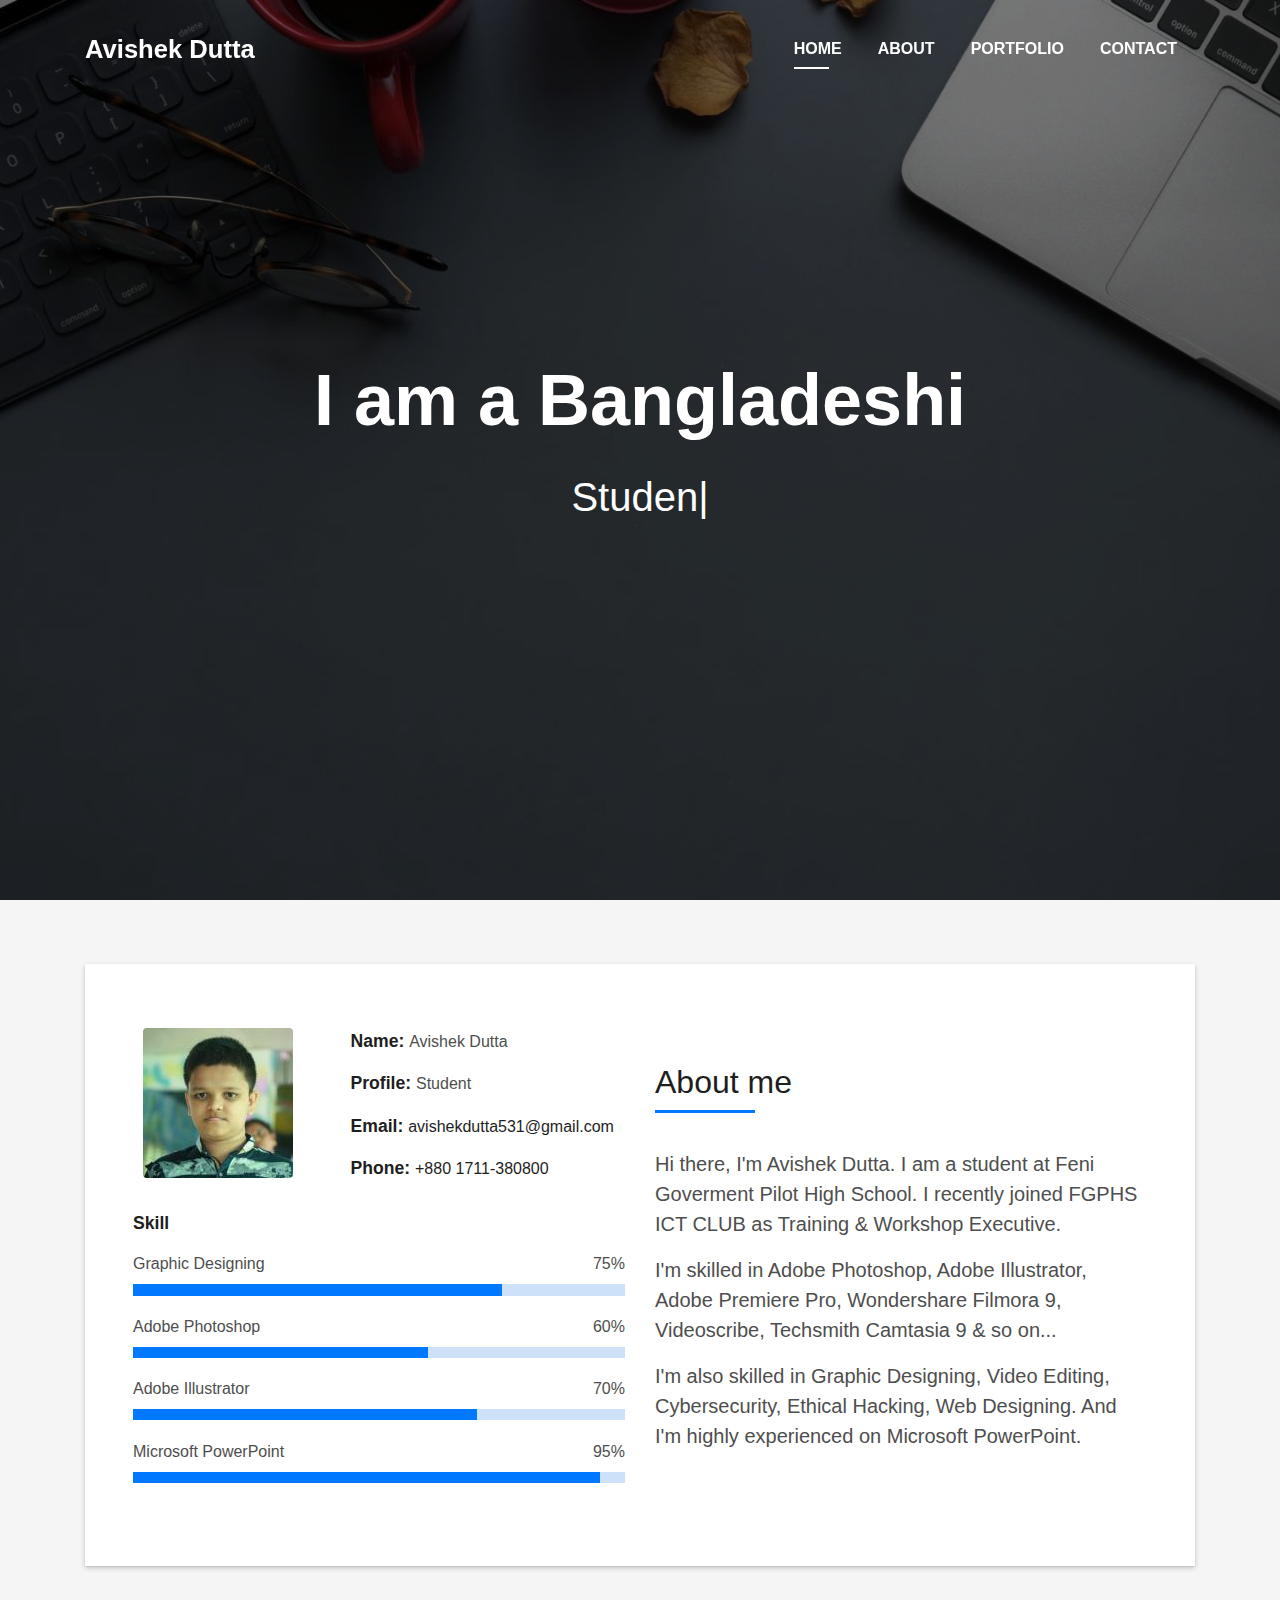
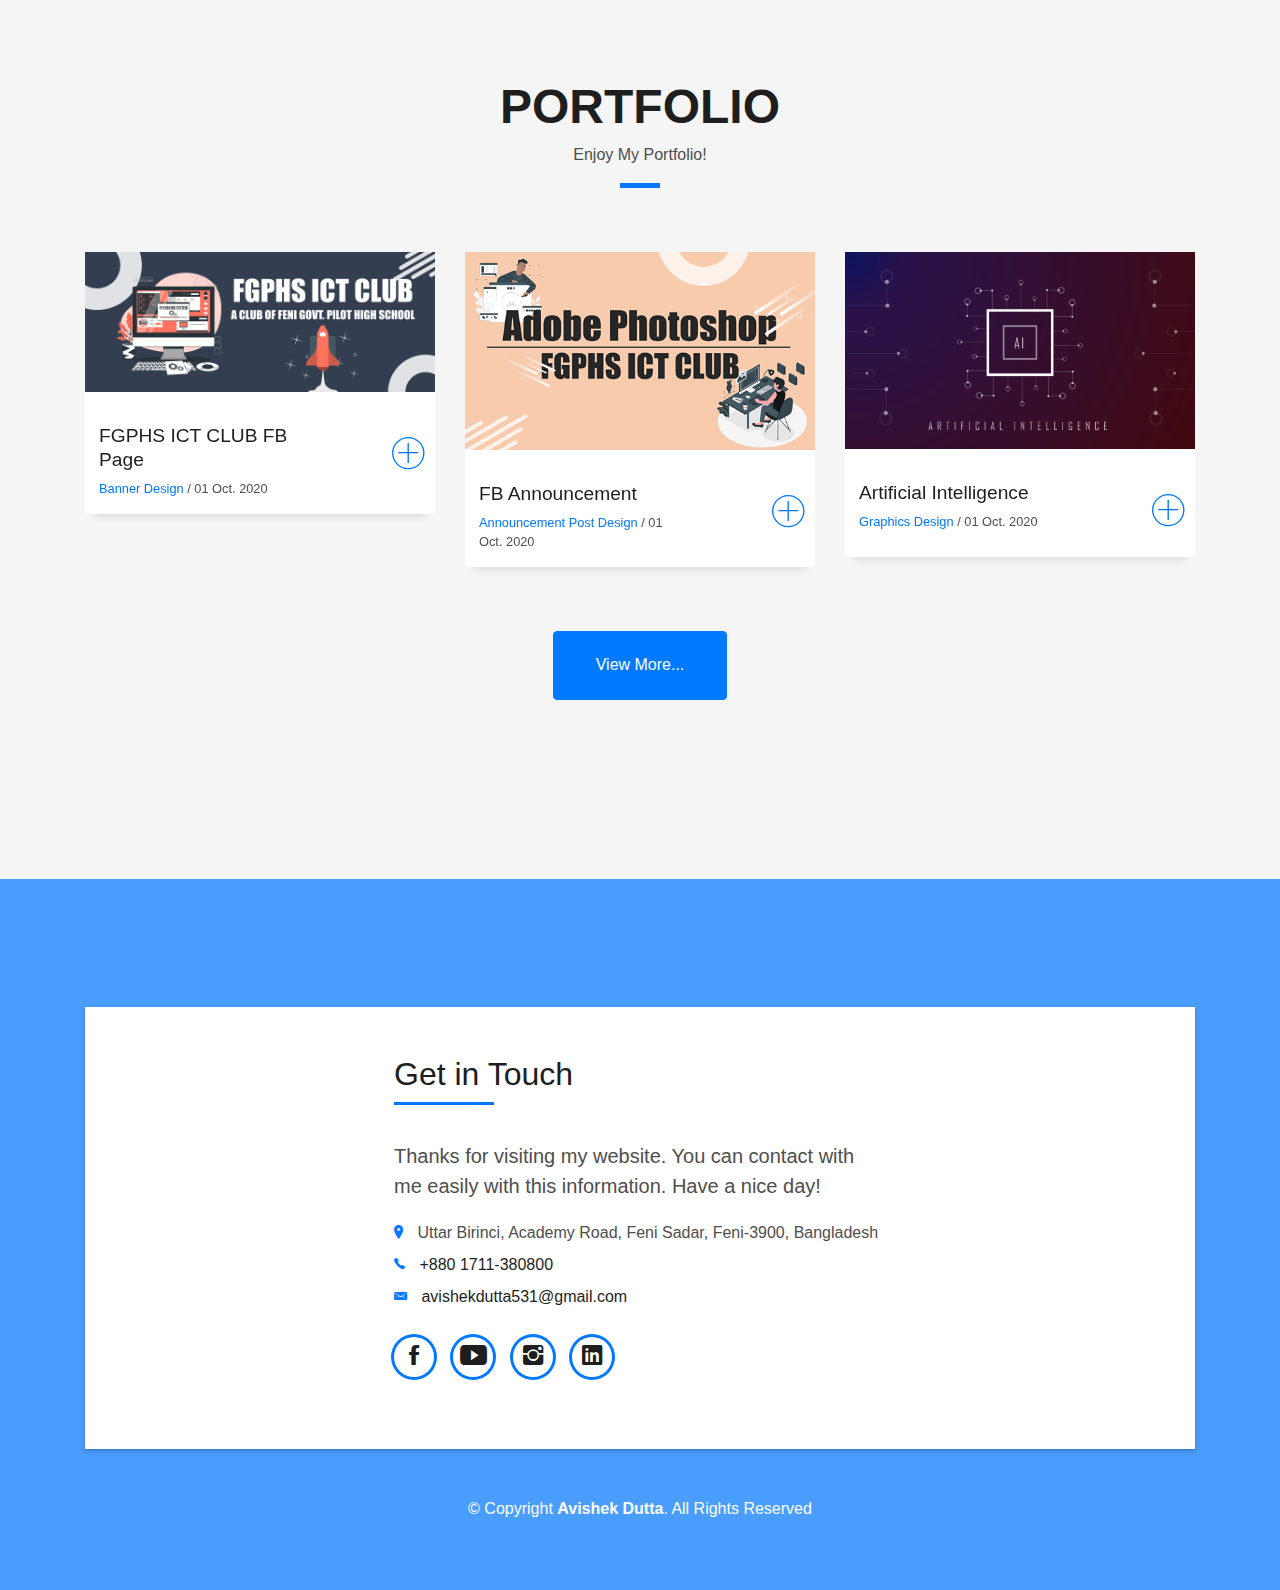
==== commit f6a24587: "Update index.html" ====
--- a/index.html
+++ b/index.html
@@ -99,24 +99,24 @@
                 </div>
                 <div class="skill-mf">
                   <p class="title-s">Skill</p>
-                  <span>Graphic Designing</span> <span class="pull-right">65%</span>
+                  <span>Graphic Designing</span> <span class="pull-right">75%</span>
                   <div class="progress">
-                    <div class="progress-bar" role="progressbar" style="width: 65%;" aria-valuenow="65" aria-valuemin="0"
+                    <div class="progress-bar" role="progressbar" style="width: 75%;" aria-valuenow="75" aria-valuemin="0"
                       aria-valuemax="100"></div>
                   </div>
-                  <span>Adobe Photoshop</span> <span class="pull-right">75%</span>
+                  <span>Adobe Photoshop</span> <span class="pull-right">60%</span>
                   <div class="progress">
-                    <div class="progress-bar" role="progressbar" style="width: 75%" aria-valuenow="75" aria-valuemin="0"
+                    <div class="progress-bar" role="progressbar" style="width: 60%" aria-valuenow="60" aria-valuemin="0"
                       aria-valuemax="100"></div>
                   </div>
-                  <span>Adobe Illustrator</span> <span class="pull-right">55%</span>
+                  <span>Adobe Illustrator</span> <span class="pull-right">70%</span>
                   <div class="progress">
-                    <div class="progress-bar" role="progressbar" style="width: 55%" aria-valuenow="55" aria-valuemin="0"
+                    <div class="progress-bar" role="progressbar" style="width: 70%" aria-valuenow="70" aria-valuemin="0"
                       aria-valuemax="100"></div>
                   </div>
-                  <span>Microsoft PowerPoint</span> <span class="pull-right">90%</span>
+                  <span>Microsoft PowerPoint</span> <span class="pull-right">95%</span>
                   <div class="progress">
-                    <div class="progress-bar" role="progressbar" style="width: 90%" aria-valuenow="90" aria-valuemin="0"
+                    <div class="progress-bar" role="progressbar" style="width: 95%" aria-valuenow="95" aria-valuemin="0"
                       aria-valuemax="100"></div>
                   </div>
                 </div>
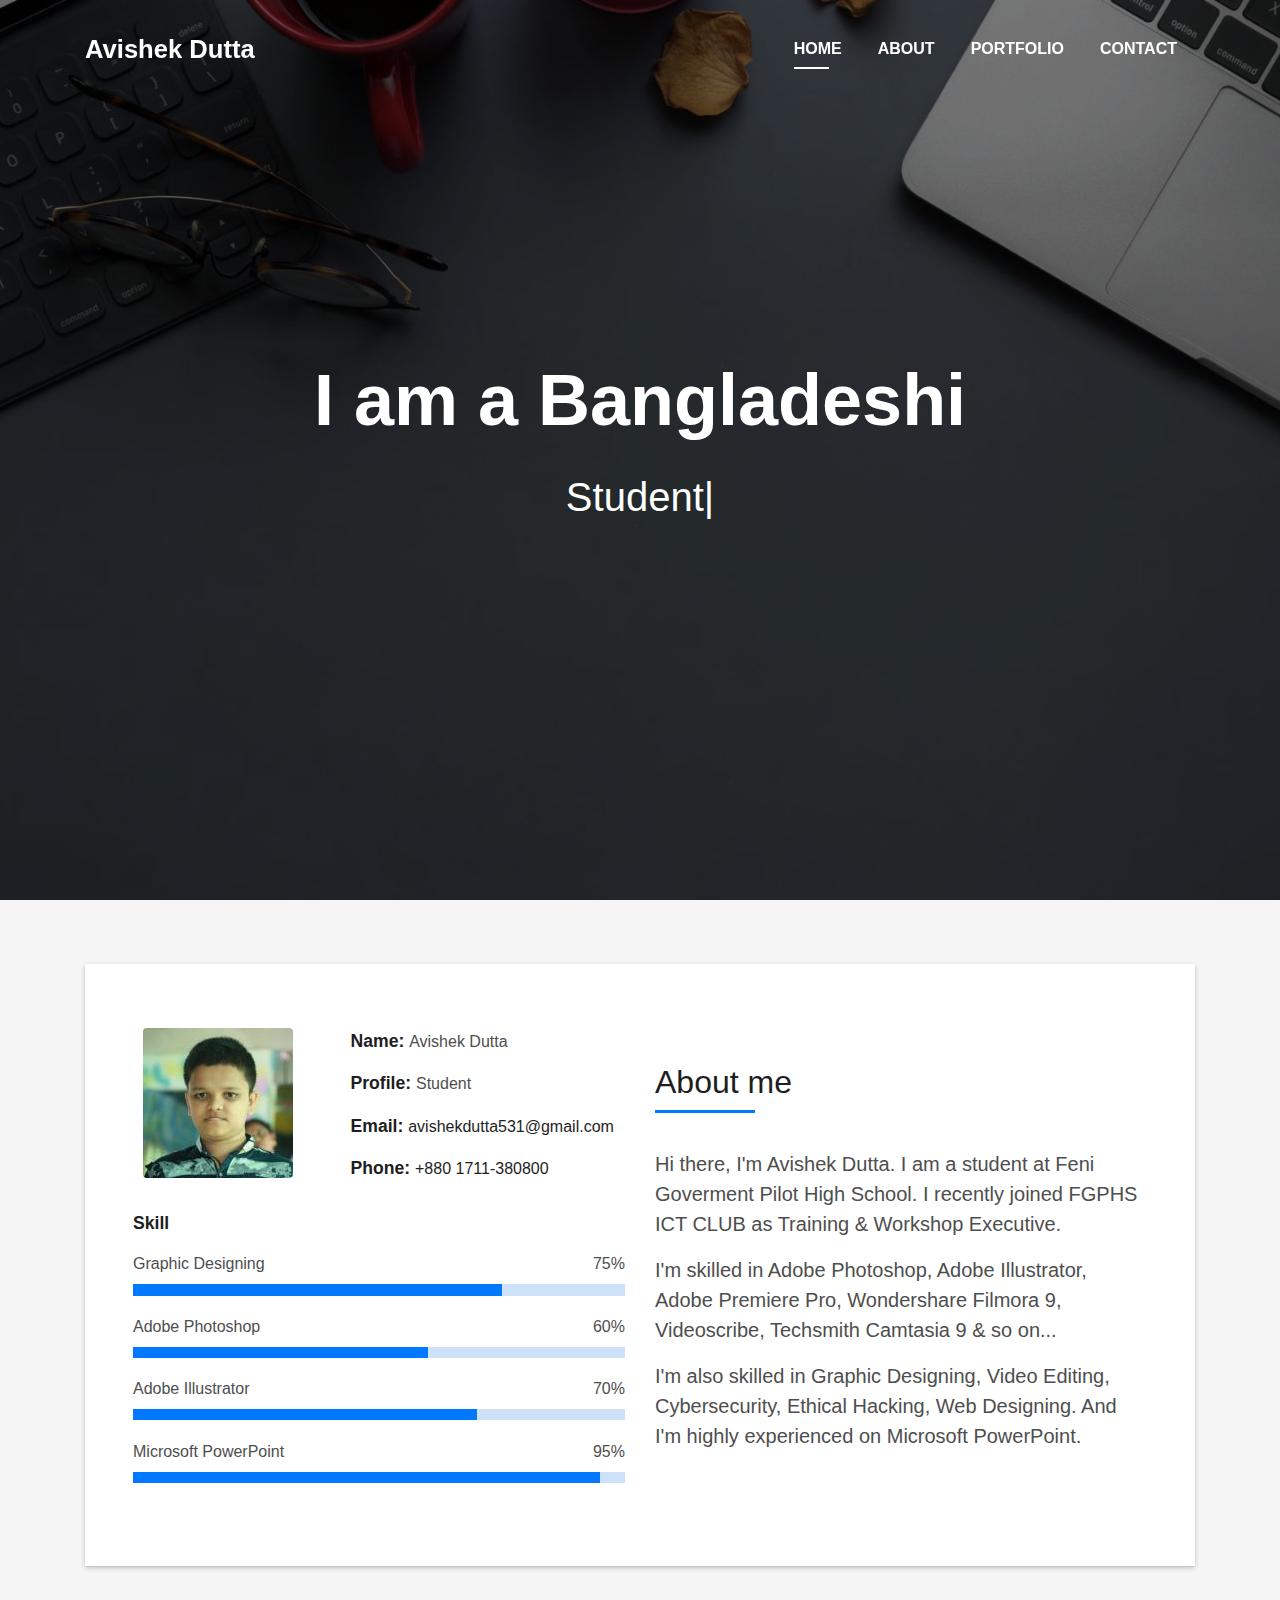
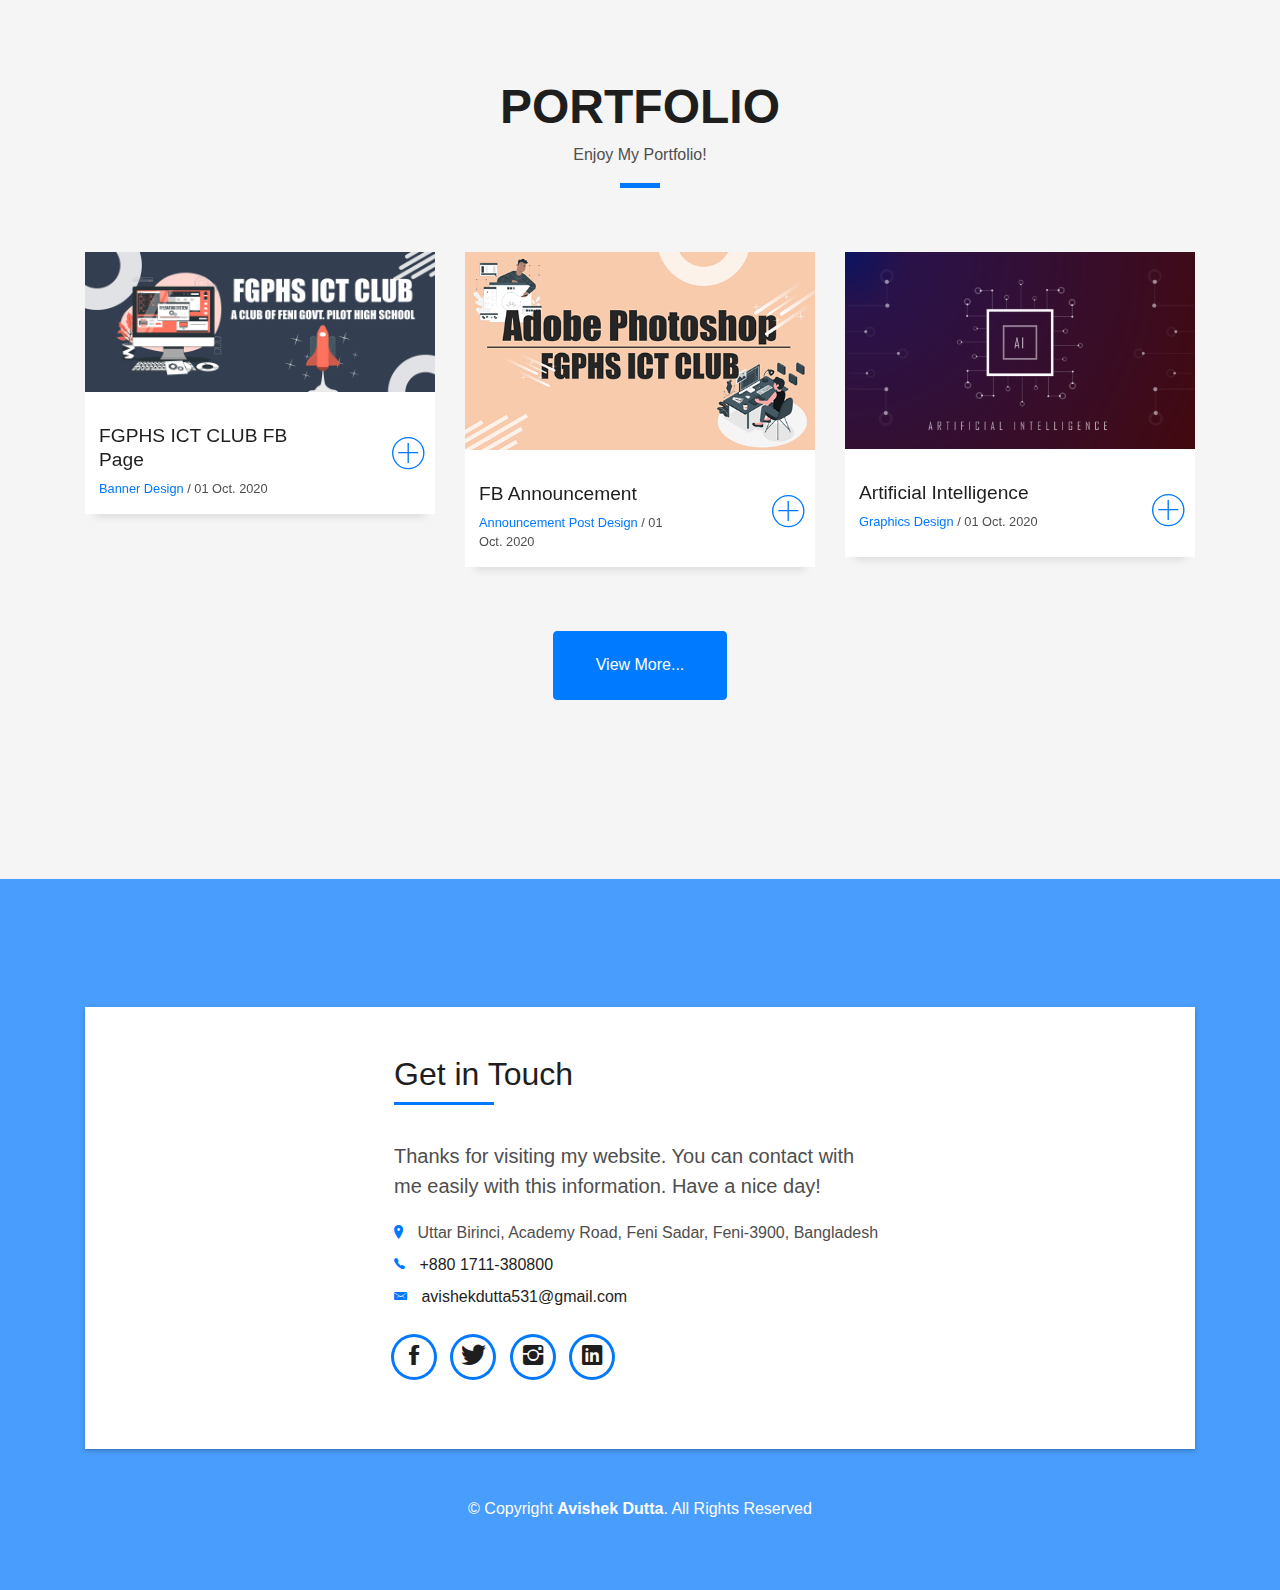
==== commit 78cbcebf: "Update index.html" ====
--- a/index.html
+++ b/index.html
@@ -273,9 +273,9 @@
                   </div>
                   <div class="socials">
                     <ul>
-                      <li><a href="https://www.facebook.com/mytech270" target="_blank"><span class="ico-circle"><i class="ion-social-facebook"></i></span></a></li>
-                      <li><a href="https://www.youtube.com/channel/UC3kFWLwrNOJv6ttuU95oG6g?view_as=subscriber" target="_blank"><span class="ico-circle"><i class="ion-social-youtube"></i></span></a></li>
-                      <li><a href="https://www.instagram.com/avishek_37/" target="_blank"><span class="ico-circle"><i class="ion-social-instagram"></i></span></a></li>
+                      <li><a href="https://www.facebook.com/avishekdutta531/" target="_blank"><span class="ico-circle"><i class="ion-social-facebook"></i></span></a></li>
+                      <li><a href="https://www.twitter.com/avishekdutta531/" target="_blank"><span class="ico-circle"><i class="ion-social-twitter"></i></span></a></li>
+                      <li><a href="https://www.instagram.com/avishekdutta531/" target="_blank"><span class="ico-circle"><i class="ion-social-instagram"></i></span></a></li>
                       <li><a href="https://www.linkedin.com/in/avishekdutta531/" target="_blank"><span class="ico-circle"><i class="ion-social-linkedin"></i></span></a></li>
                     </ul>
                   </div>
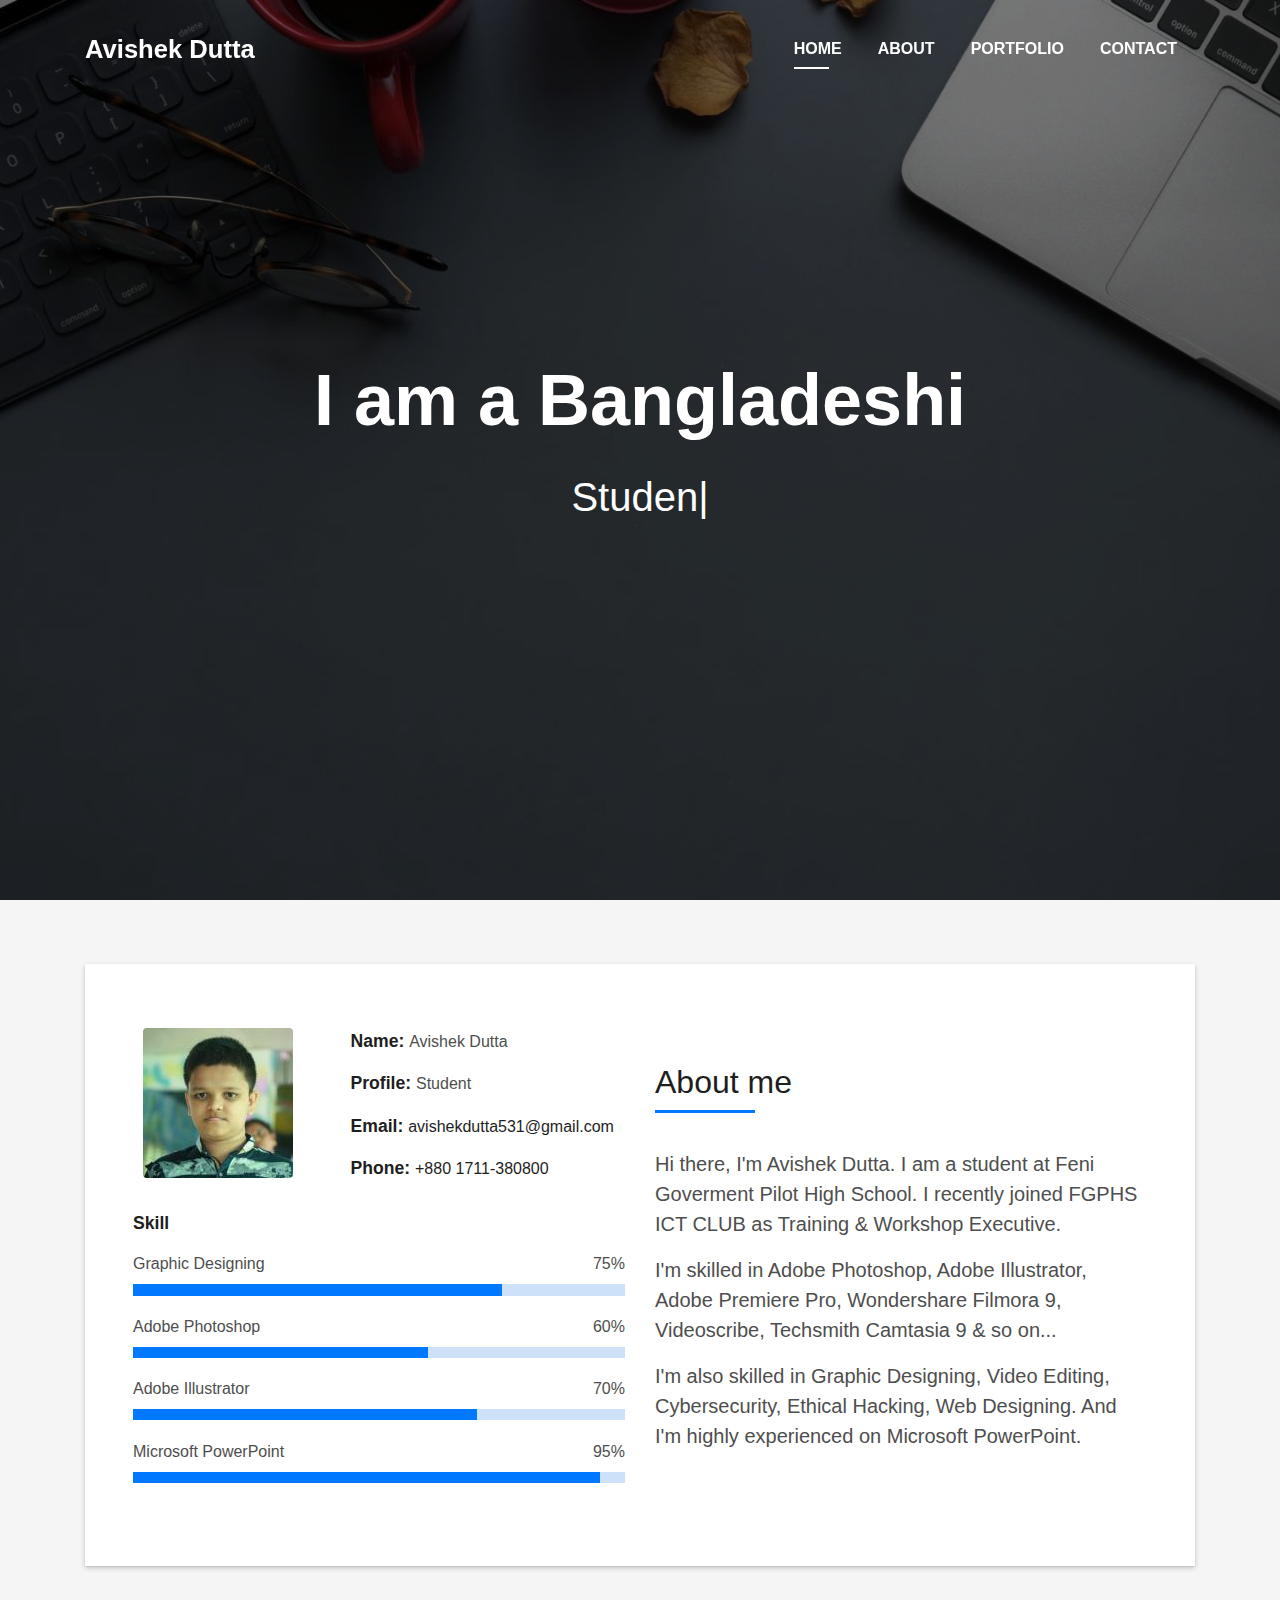
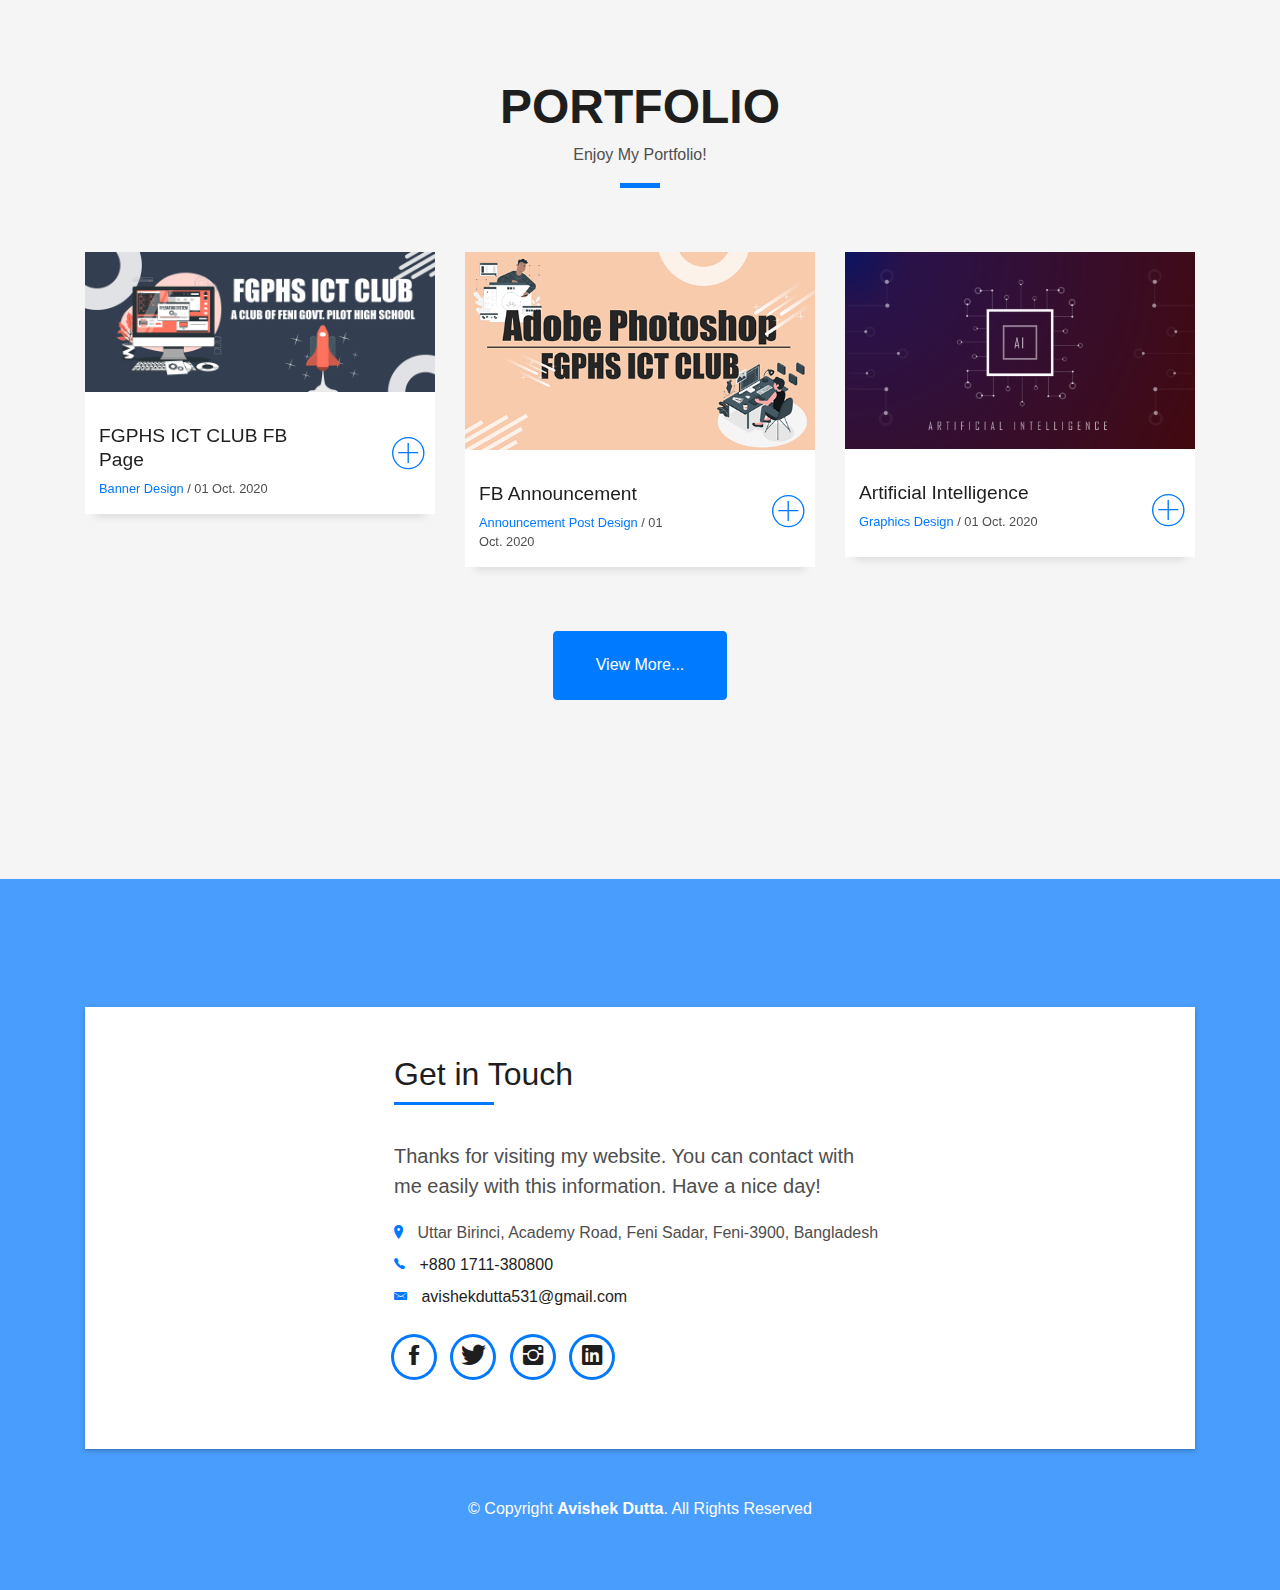
==== commit c7a57c20: "Update index.html" ====
--- a/index.html
+++ b/index.html
@@ -2,7 +2,7 @@
 <html lang="en">
 <head>
   <meta charset="utf-8">
-  <title>Welcome To My Web</title>
+  <title>Welcome to my web</title>
   <meta content="width=device-width, initial-scale=1.0" name="viewport">
   <meta content="" name="keywords">
   <meta content="" name="description">
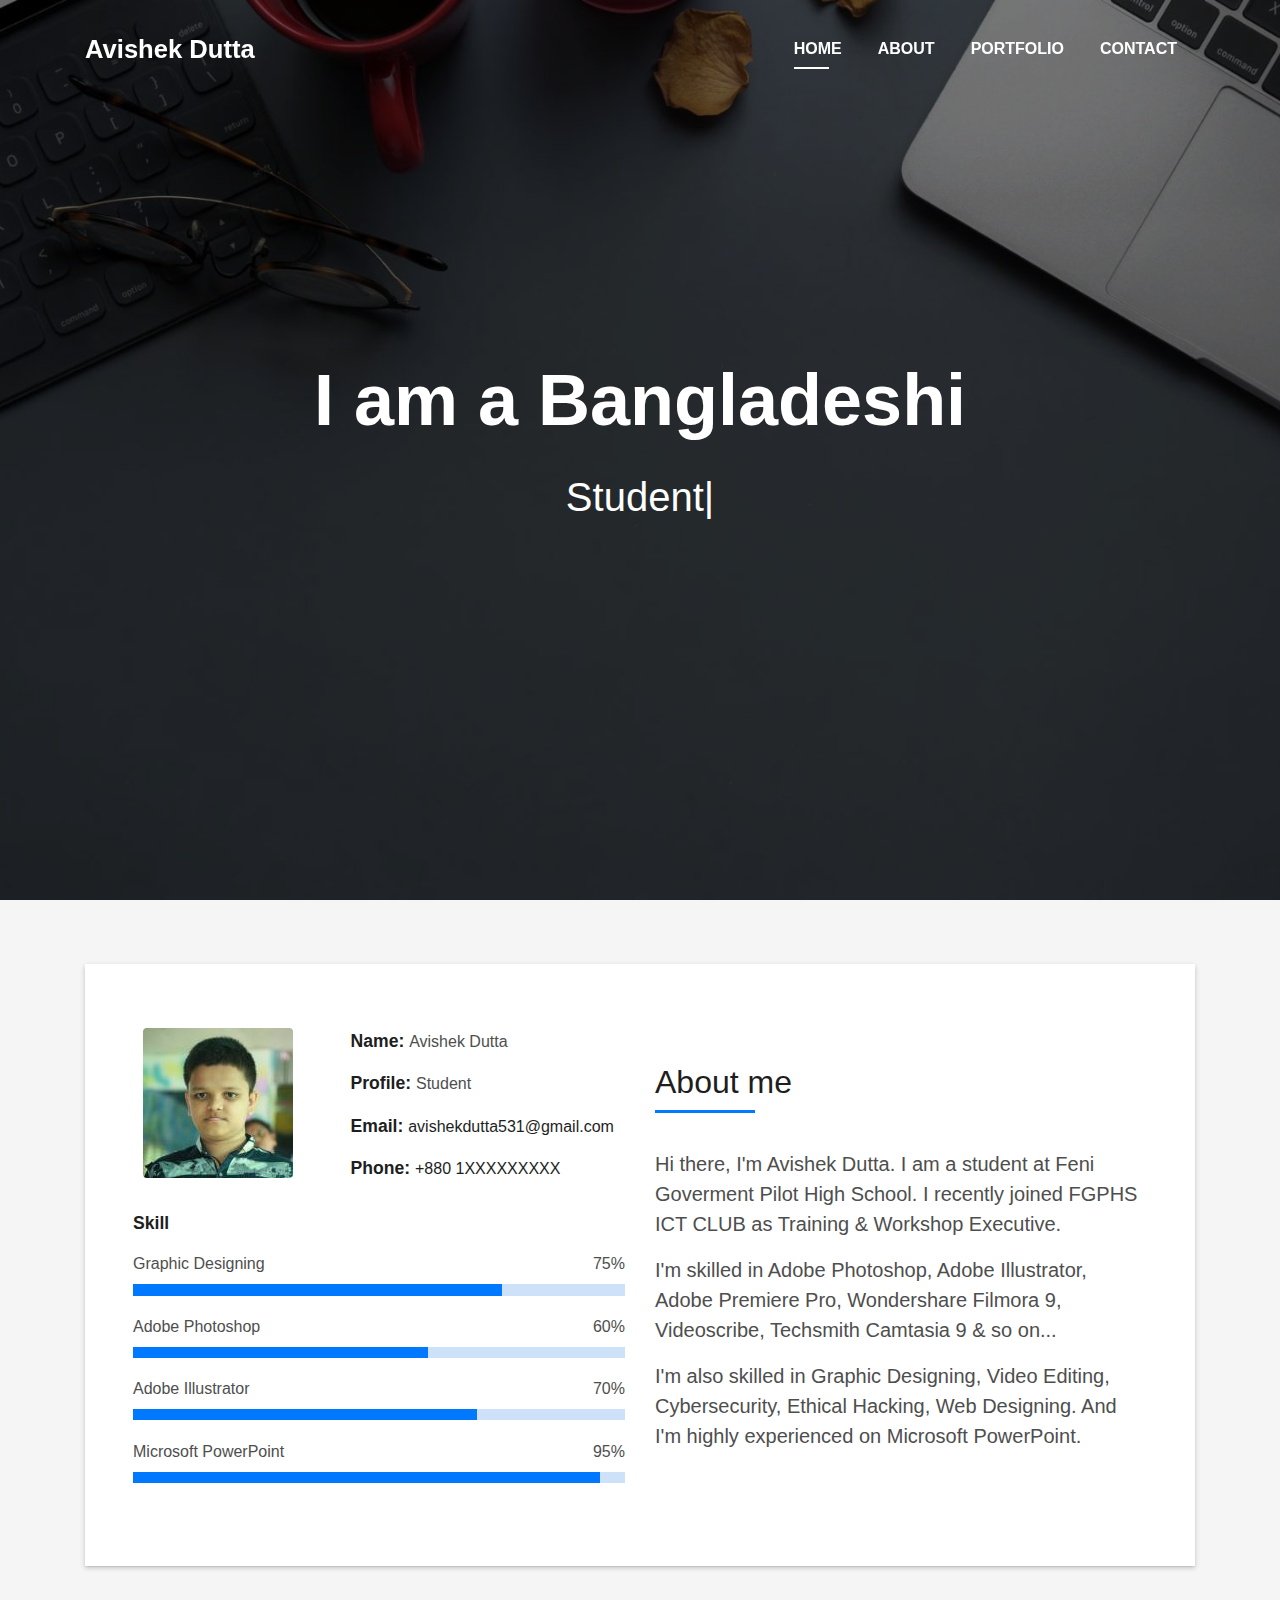
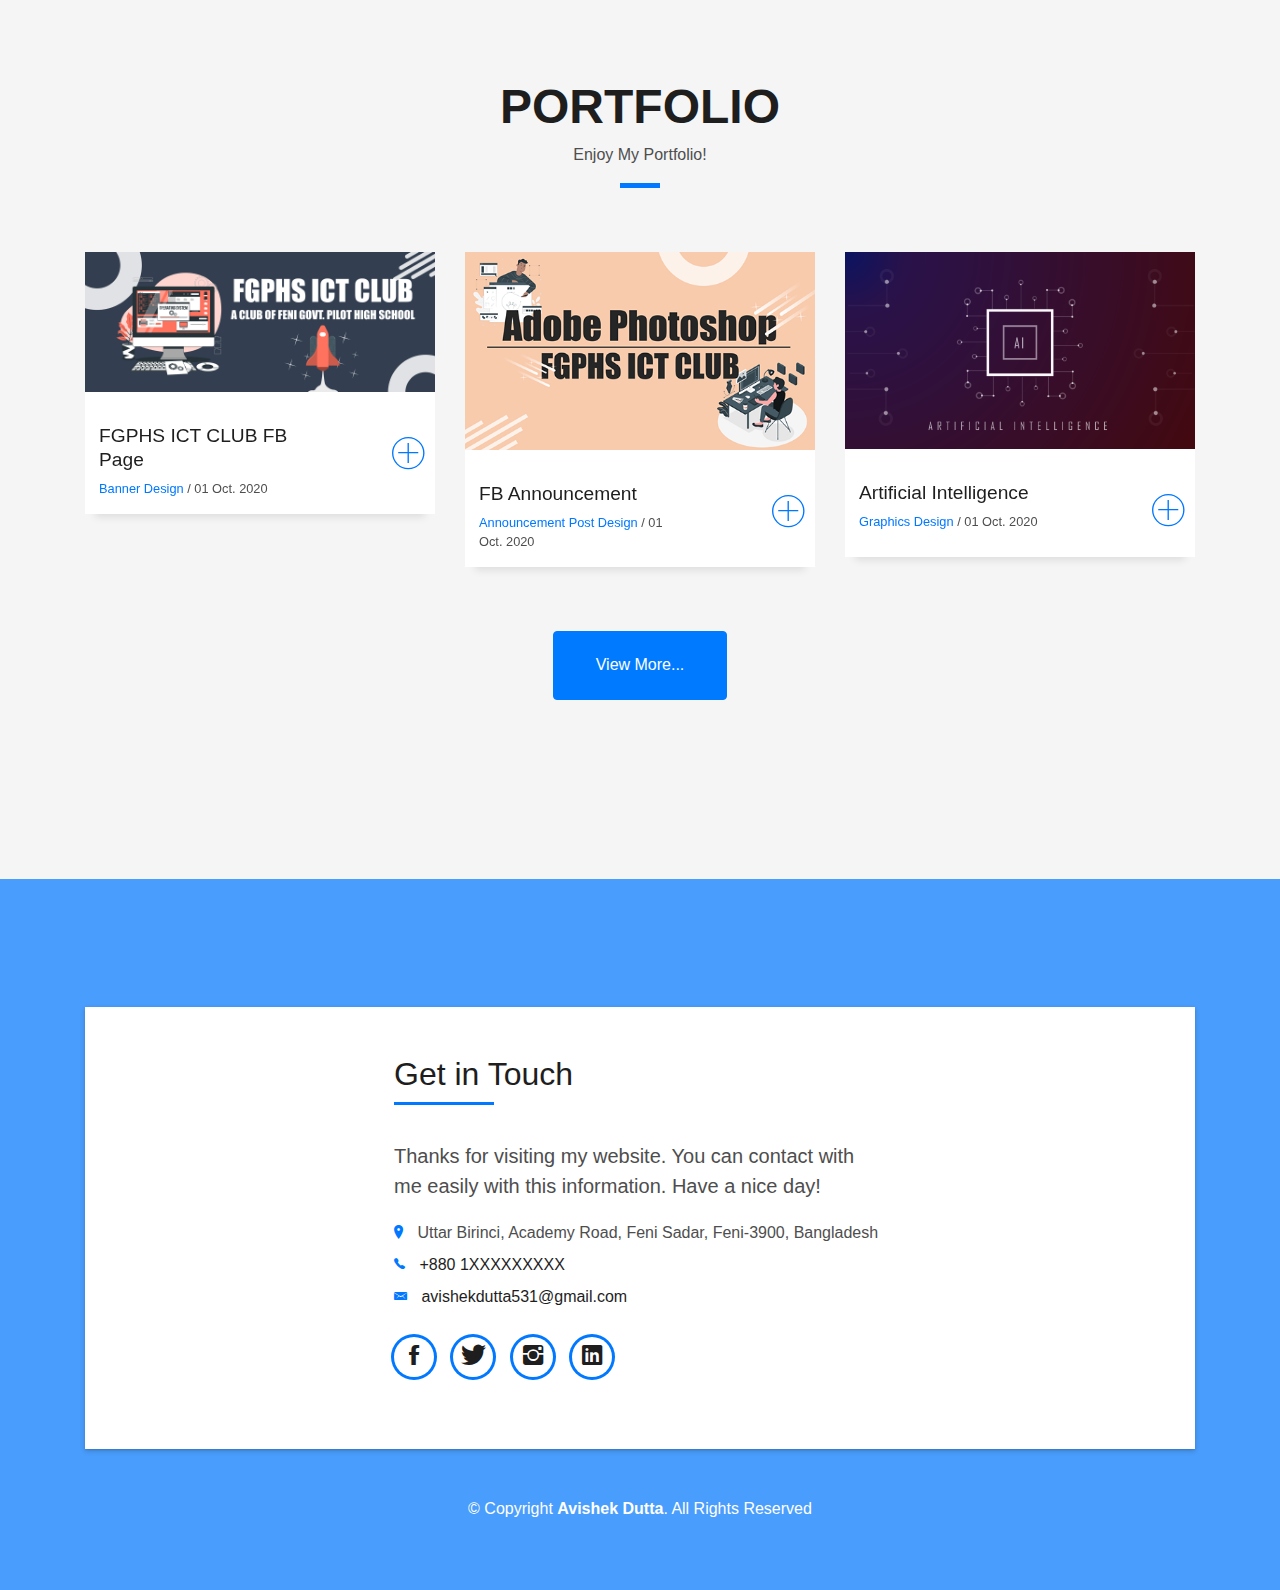
==== commit 2c1fa123: "Update index.html" ====
--- a/index.html
+++ b/index.html
@@ -93,7 +93,7 @@
                       <p><span class="title-s">Name: </span> <span>Avishek Dutta</span></p>
                       <p><span class="title-s">Profile: </span> <span>Student</span></p>
                       <p><span class="title-s">Email: </span> <span><a href="mailto:avishekdutta531@gmail.com" target="_blank">avishekdutta531@gmail.com</a></span></p>
-                      <p><span class="title-s">Phone: </span> <span><a href="tel:+8801711380800">+880 1711-380800</a></span></p>
+                      <p><span class="title-s">Phone: </span> <span><a href="tel:+8801711380800">+880 1XXXXXXXXX</a></span></p>
                     </div>
                   </div>
                 </div>
@@ -267,7 +267,7 @@
                     </p>
                     <ul class="list-ico">
                       <li><span class="ion-ios-location"></span> Uttar Birinci, Academy Road, Feni Sadar, Feni-3900, Bangladesh</li>
-                      <li><span class="ion-ios-telephone"></span> <a href="tel:+8801711380800">+880 1711-380800</a></li>
+                      <li><span class="ion-ios-telephone"></span> <a href="tel:+8801711380800">+880 1XXXXXXXXX</a></li>
                       <li><span class="ion-email"></span> <a href="mailto:avishekdutta531@gmail.com" target="_blank">avishekdutta531@gmail.com</a></li>
                     </ul>
                   </div>
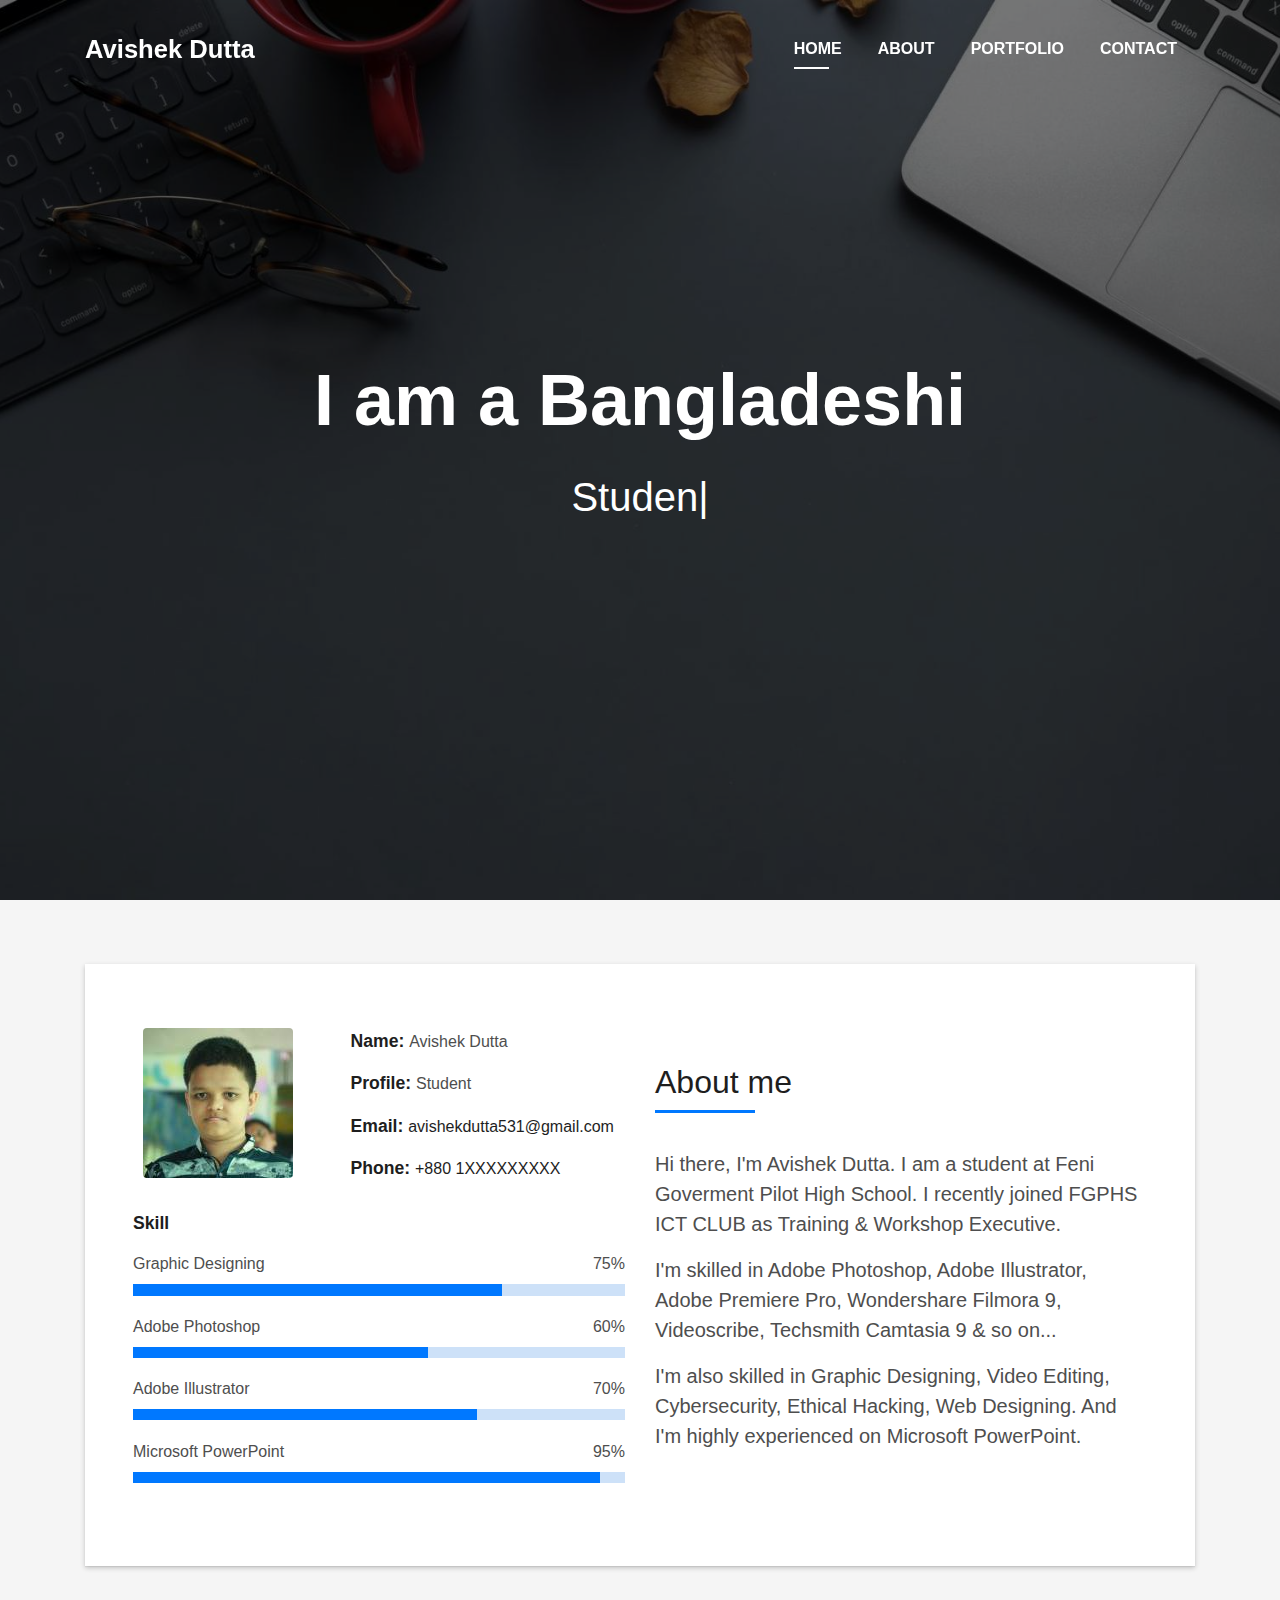
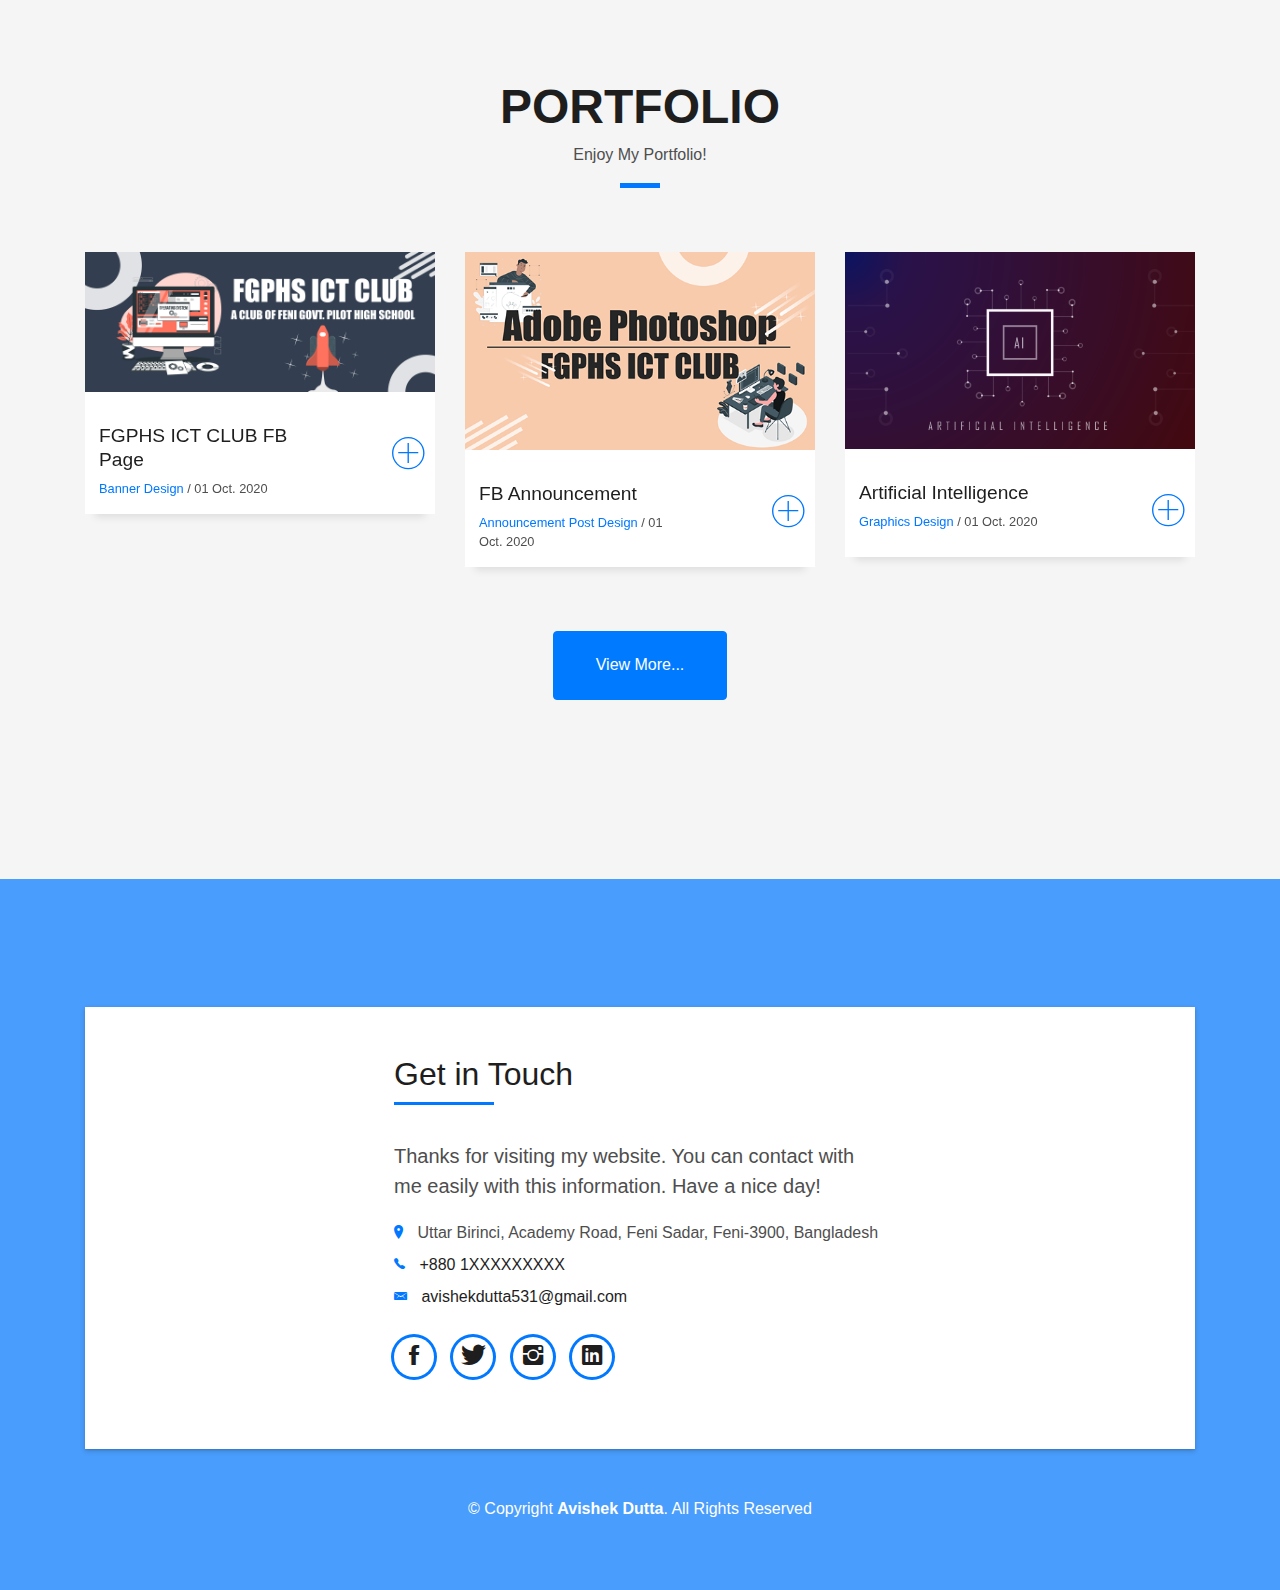
==== commit ab2ce8f8: "Update index.html" ====
--- a/index.html
+++ b/index.html
@@ -93,7 +93,7 @@
                       <p><span class="title-s">Name: </span> <span>Avishek Dutta</span></p>
                       <p><span class="title-s">Profile: </span> <span>Student</span></p>
                       <p><span class="title-s">Email: </span> <span><a href="mailto:avishekdutta531@gmail.com" target="_blank">avishekdutta531@gmail.com</a></span></p>
-                      <p><span class="title-s">Phone: </span> <span><a href="tel:+8801711380800">+880 1XXXXXXXXX</a></span></p>
+                      <p><span class="title-s">Phone: </span> <span><a href="tel:">+880 1XXXXXXXXX</a></span></p>
                     </div>
                   </div>
                 </div>
@@ -267,7 +267,7 @@
                     </p>
                     <ul class="list-ico">
                       <li><span class="ion-ios-location"></span> Uttar Birinci, Academy Road, Feni Sadar, Feni-3900, Bangladesh</li>
-                      <li><span class="ion-ios-telephone"></span> <a href="tel:+8801711380800">+880 1XXXXXXXXX</a></li>
+                      <li><span class="ion-ios-telephone"></span> <a href="tel:">+880 1XXXXXXXXX</a></li>
                       <li><span class="ion-email"></span> <a href="mailto:avishekdutta531@gmail.com" target="_blank">avishekdutta531@gmail.com</a></li>
                     </ul>
                   </div>
